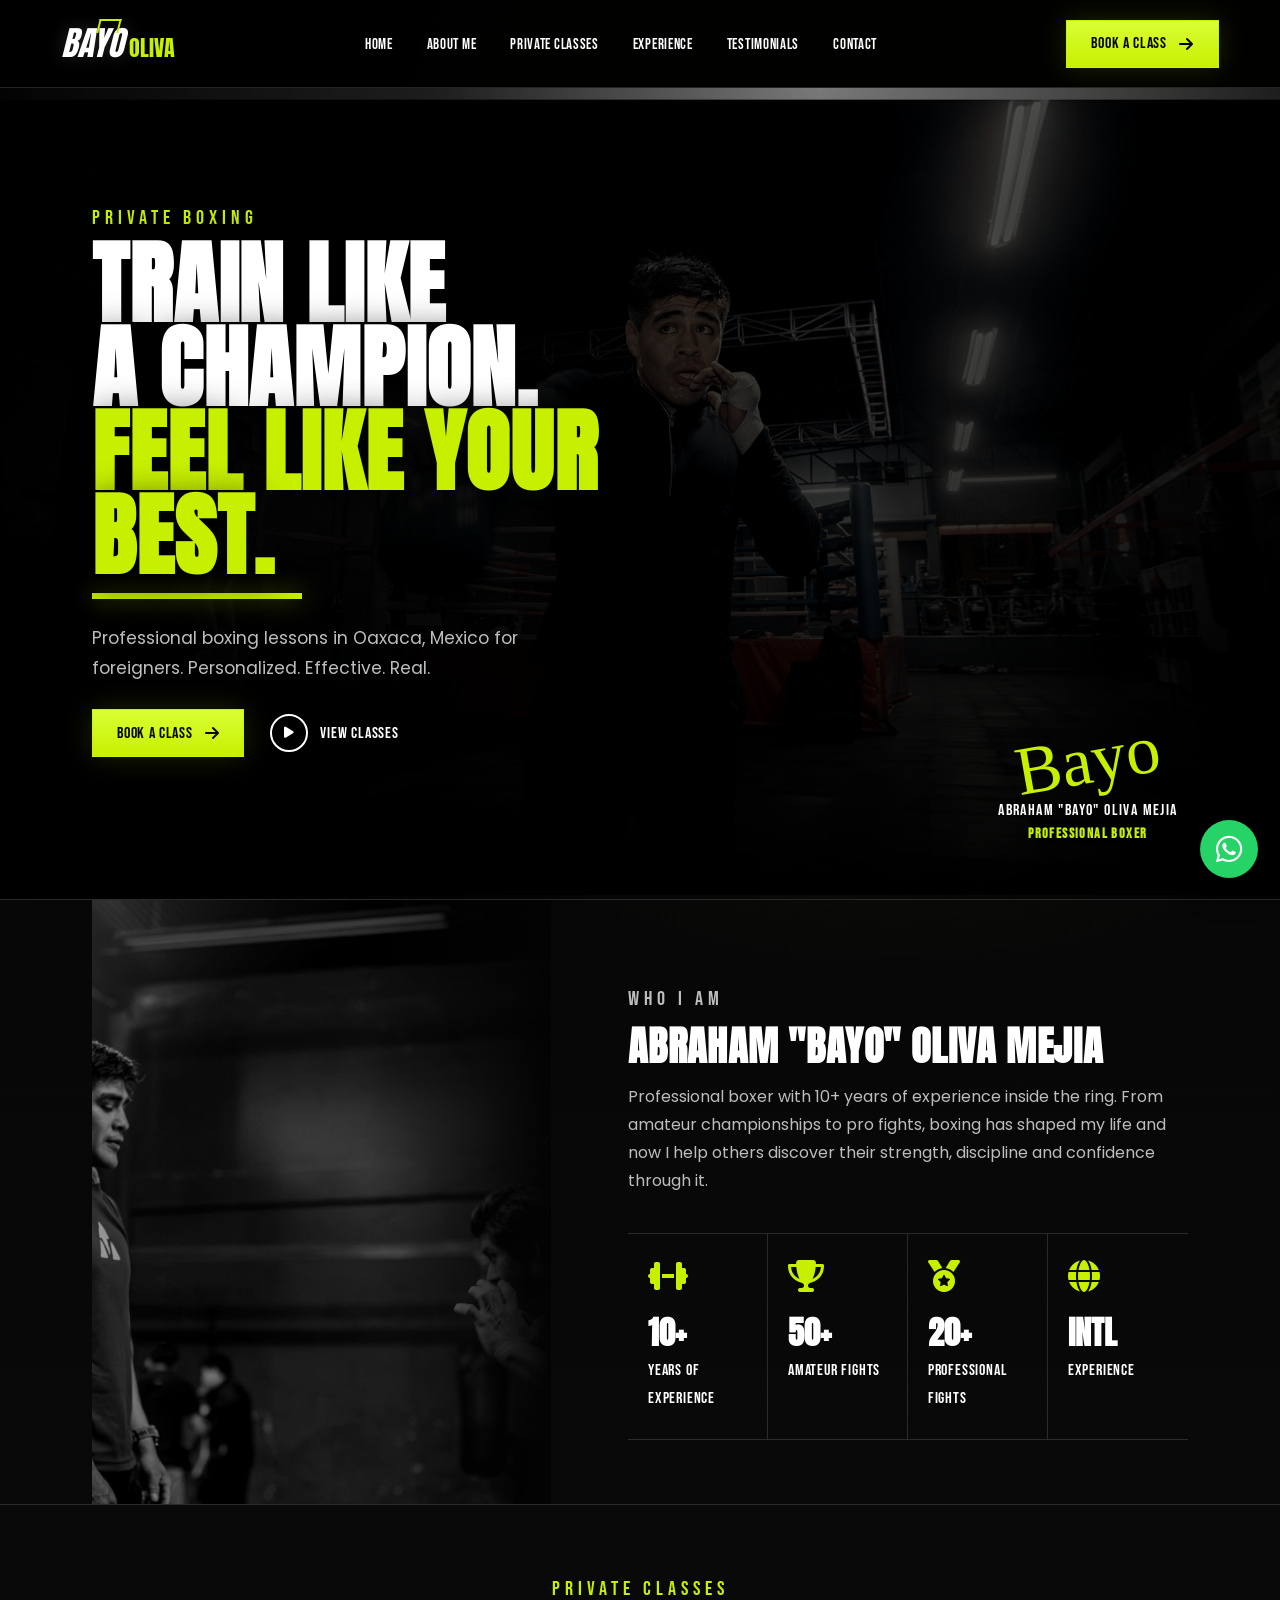
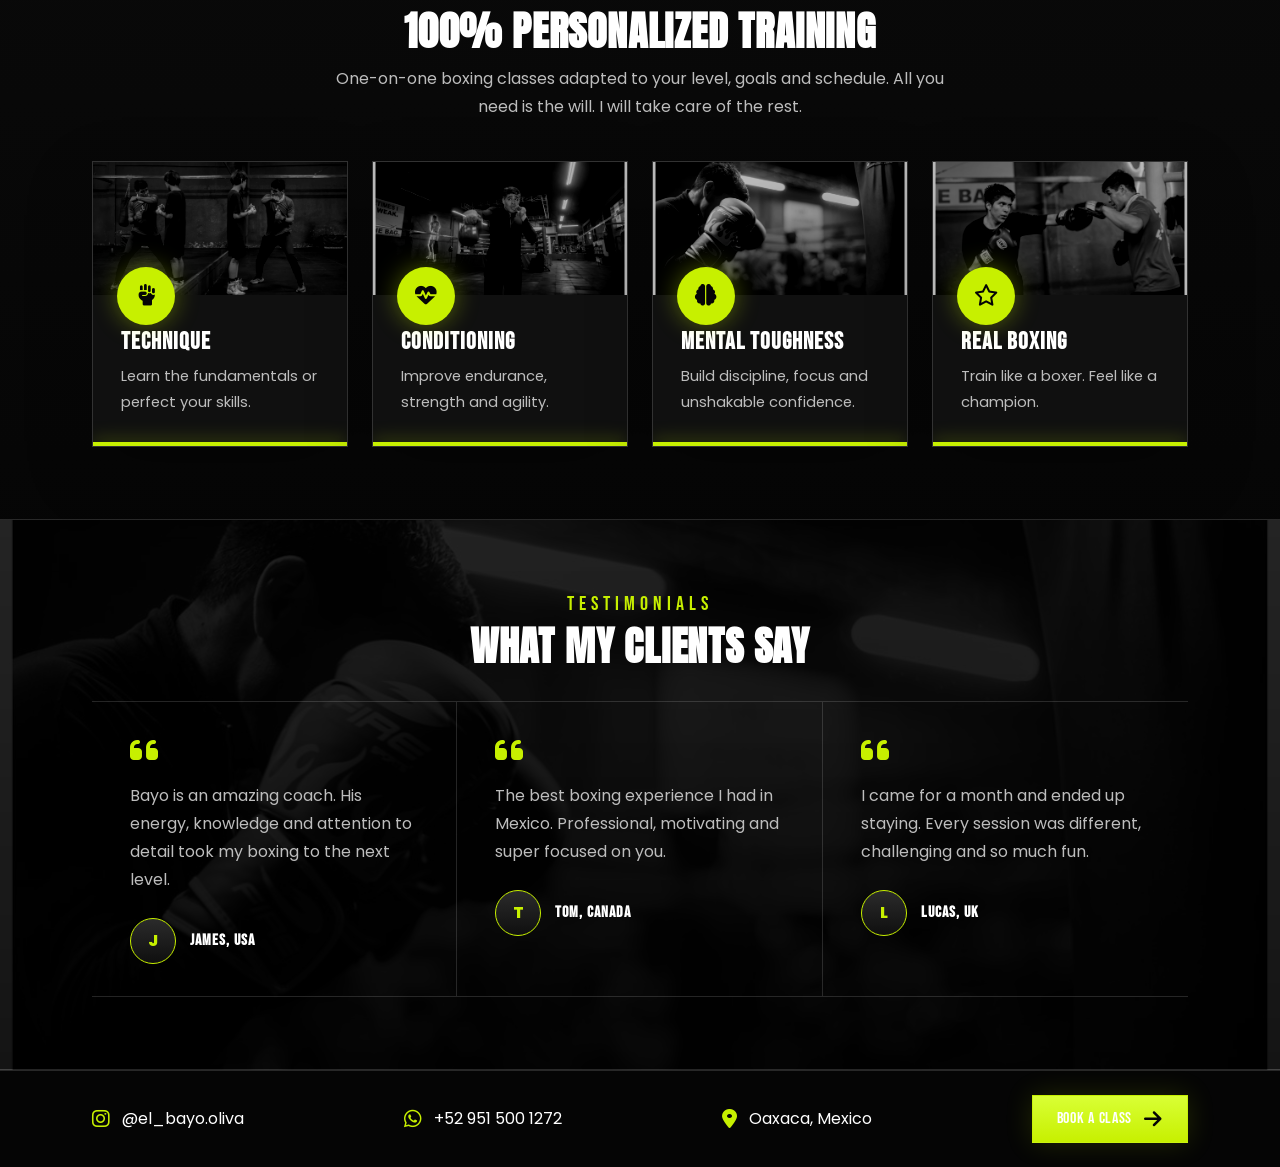
==== index.html @ b768150a "Redesign boxing coach landing page" ====
<!DOCTYPE html>
<html lang="en">
<head>

    <meta charset="UTF-8">
    <meta name="viewport" content="width=device-width, initial-scale=1.0">

    <title>Bayo Oliva | Private Boxing Coach</title>

    <meta
        name="description"
        content="Private boxing lessons in Oaxaca, Mexico with Bayo Oliva. Personalized boxing training for technique, conditioning, mindset and real boxing."
    >

    <link href="https://fonts.googleapis.com/css2?family=Anton&family=Bebas+Neue&family=Poppins:wght@300;400;500;600;700;800&display=swap" rel="stylesheet">

    <link
        rel="stylesheet"
        href="https://cdnjs.cloudflare.com/ajax/libs/font-awesome/6.5.2/css/all.min.css"
    >

    <link rel="stylesheet" href="css/style.css?v=4">
    <link rel="icon" href="assets/favicon.svg" type="image/svg+xml">

</head>
<body>

    <header class="navbar">

        <a href="#home" class="logo" aria-label="Bayo Oliva home">
            <span class="logo-mark">BAYO</span>
            <span class="logo-name">OLIVA</span>
        </a>

        <nav aria-label="Main navigation">
            <ul>
                <li><a href="#home">Home</a></li>
                <li><a href="#about">About Me</a></li>
                <li><a href="#classes">Private Classes</a></li>
                <li><a href="#experience">Experience</a></li>
                <li><a href="#testimonials">Testimonials</a></li>
                <li><a href="#contact">Contact</a></li>
            </ul>
        </nav>

        <a
            href="https://wa.me/529515001272"
            target="_blank"
            rel="noopener noreferrer"
            class="btn-primary nav-cta"
        >
            Book a Class
            <i class="fa-solid fa-arrow-right" aria-hidden="true"></i>
        </a>

    </header>

    <main>

        <section id="home" class="hero">

            <div class="hero-media" aria-hidden="true">
                <img src="assets/hero/hero.jpg" alt="">
            </div>

            <div class="hero-content">

                <p class="eyebrow">Private Boxing</p>

                <h1>
                    Train Like
                    <span>A Champion.</span>
                    <strong>Feel Like Your Best.</strong>
                </h1>

                <p class="description">
                    Professional boxing lessons in Oaxaca, Mexico for foreigners.
                    Personalized. Effective. Real.
                </p>

                <div class="hero-buttons">

                    <a
                        href="https://wa.me/529515001272"
                        target="_blank"
                        rel="noopener noreferrer"
                        class="btn-primary"
                    >
                        Book a Class
                        <i class="fa-solid fa-arrow-right" aria-hidden="true"></i>
                    </a>

                    <a href="#classes" class="btn-video">
                        <span>
                            <i class="fa-solid fa-play" aria-hidden="true"></i>
                        </span>
                        View Classes
                    </a>

                </div>

            </div>

            <div class="hero-signature">
                <span>Bayo</span>
                <p>Abraham "Bayo" Oliva Mejia</p>
                <strong>Professional Boxer</strong>
            </div>

        </section>

        <section id="about" class="about section-split">

            <div class="about-image">
                <img
                    src="assets/about/about.jpg"
                    alt="Bayo Oliva coaching a private boxing class"
                    loading="lazy"
                >
            </div>

            <div class="about-content">

                <p class="eyebrow">Who I Am</p>

                <h2>Abraham "Bayo" Oliva Mejia</h2>

                <p>
                    Professional boxer with 10+ years of experience inside the ring.
                    From amateur championships to pro fights, boxing has shaped my
                    life and now I help others discover their strength, discipline
                    and confidence through it.
                </p>

                <div id="experience" class="stats">

                    <div class="stat">
                        <i class="fa-solid fa-dumbbell" aria-hidden="true"></i>
                        <h3>10+</h3>
                        <p>Years of Experience</p>
                    </div>

                    <div class="stat">
                        <i class="fa-solid fa-trophy" aria-hidden="true"></i>
                        <h3>50+</h3>
                        <p>Amateur Fights</p>
                    </div>

                    <div class="stat">
                        <i class="fa-solid fa-medal" aria-hidden="true"></i>
                        <h3>20+</h3>
                        <p>Professional Fights</p>
                    </div>

                    <div class="stat">
                        <i class="fa-solid fa-globe" aria-hidden="true"></i>
                        <h3>INTL</h3>
                        <p>Experience</p>
                    </div>

                </div>

            </div>

        </section>

        <section id="classes" class="classes">

            <p class="eyebrow">Private Classes</p>
            <h2>100% Personalized Training</h2>
            <p class="section-copy">
                One-on-one boxing classes adapted to your level, goals and schedule.
                All you need is the will. I will take care of the rest.
            </p>

            <div class="cards">

                <article class="card">
                    <img
                        src="assets/classes/technique.jpg"
                        alt="Boxing coach teaching technique in front of a mirror"
                        loading="lazy"
                    >
                    <div class="card-body">
                        <span class="card-icon">
                            <i class="fa-solid fa-hand-fist" aria-hidden="true"></i>
                        </span>
                        <h3>Technique</h3>
                        <p>Learn the fundamentals or perfect your skills.</p>
                    </div>
                </article>

                <article class="card">
                    <img
                        src="assets/classes/conditioning.jpg"
                        alt="Boxer doing conditioning drills with gloves"
                        loading="lazy"
                    >
                    <div class="card-body">
                        <span class="card-icon">
                            <i class="fa-solid fa-heart-pulse" aria-hidden="true"></i>
                        </span>
                        <h3>Conditioning</h3>
                        <p>Improve endurance, strength and agility.</p>
                    </div>
                </article>

                <article class="card">
                    <img
                        src="assets/classes/mindset.jpg"
                        alt="Boxer focused before striking the heavy bag"
                        loading="lazy"
                    >
                    <div class="card-body">
                        <span class="card-icon">
                            <i class="fa-solid fa-brain" aria-hidden="true"></i>
                        </span>
                        <h3>Mental Toughness</h3>
                        <p>Build discipline, focus and unshakable confidence.</p>
                    </div>
                </article>

                <article class="card">
                    <img
                        src="assets/classes/sparring.jpg"
                        alt="Two boxers practicing sparring drills"
                        loading="lazy"
                    >
                    <div class="card-body">
                        <span class="card-icon">
                            <i class="fa-regular fa-star" aria-hidden="true"></i>
                        </span>
                        <h3>Real Boxing</h3>
                        <p>Train like a boxer. Feel like a champion.</p>
                    </div>
                </article>

            </div>

        </section>

        <section id="testimonials" class="testimonials">

            <p class="eyebrow">Testimonials</p>
            <h2>What My Clients Say</h2>

            <div class="testimonial-grid">

                <blockquote class="testimonial">
                    <i class="fa-solid fa-quote-left" aria-hidden="true"></i>
                    <p>
                        Bayo is an amazing coach. His energy, knowledge and attention
                        to detail took my boxing to the next level.
                    </p>
                    <footer>
                        <span>J</span>
                        <strong>James, USA</strong>
                    </footer>
                </blockquote>

                <blockquote class="testimonial">
                    <i class="fa-solid fa-quote-left" aria-hidden="true"></i>
                    <p>
                        The best boxing experience I had in Mexico. Professional,
                        motivating and super focused on you.
                    </p>
                    <footer>
                        <span>T</span>
                        <strong>Tom, Canada</strong>
                    </footer>
                </blockquote>

                <blockquote class="testimonial">
                    <i class="fa-solid fa-quote-left" aria-hidden="true"></i>
                    <p>
                        I came for a month and ended up staying. Every session was
                        different, challenging and so much fun.
                    </p>
                    <footer>
                        <span>L</span>
                        <strong>Lucas, UK</strong>
                    </footer>
                </blockquote>

            </div>

        </section>

    </main>

    <footer id="contact" class="contact">

        <a
            href="https://www.instagram.com/el_bayo.oliva?igsh=MTJpazhqOWhmYXdpaw=="
            target="_blank"
            rel="noopener noreferrer"
        >
            <i class="fab fa-instagram" aria-hidden="true"></i>
            @el_bayo.oliva
        </a>

        <a
            href="https://wa.me/529515001272"
            target="_blank"
            rel="noopener noreferrer"
        >
            <i class="fab fa-whatsapp" aria-hidden="true"></i>
            +52 951 500 1272
        </a>

        <span>
            <i class="fa-solid fa-location-dot" aria-hidden="true"></i>
            Oaxaca, Mexico
        </span>

        <a
            href="https://wa.me/529515001272"
            target="_blank"
            rel="noopener noreferrer"
            class="btn-primary"
        >
            Book a Class
            <i class="fa-solid fa-arrow-right" aria-hidden="true"></i>
        </a>

    </footer>

    <a
        href="https://wa.me/529515001272"
        target="_blank"
        rel="noopener noreferrer"
        class="whatsapp-float"
        aria-label="Contact by WhatsApp"
    >
        <i class="fab fa-whatsapp" aria-hidden="true"></i>
    </a>

    <script src="js/main.js"></script>

</body>
</html>
---- css/style.css ----
:root {
    --primary:#C7F000;
    --primary-soft:#D9FF35;
    --black:#030303;
    --dark:#090909;
    --panel:#101010;
    --line:rgba(255,255,255,.14);
    --muted:#bdbdbd;
    --white:#ffffff;
}

*{
    margin:0;
    padding:0;
    box-sizing:border-box;
}

html{
    scroll-behavior:smooth;
}

body{
    font-family:'Poppins',sans-serif;
    background:
        radial-gradient(circle at 70% 8%, rgba(199,240,0,.12), transparent 28%),
        linear-gradient(180deg, #030303 0%, #090909 55%, #020202 100%);
    color:var(--white);
    overflow-x:hidden;
}

body::before{
    content:"";
    position:fixed;
    inset:0;
    pointer-events:none;
    z-index:-1;
    opacity:.28;
    background-image:
        linear-gradient(rgba(255,255,255,.025) 1px, transparent 1px),
        linear-gradient(90deg, rgba(255,255,255,.025) 1px, transparent 1px);
    background-size:48px 48px;
}

img{
    width:100%;
    display:block;
}

a{
    color:inherit;
    text-decoration:none;
}

section,
footer{
    scroll-margin-top:110px;
}

a:focus-visible{
    outline:3px solid var(--primary);
    outline-offset:4px;
}

.navbar{
    position:fixed;
    top:0;
    left:0;
    width:100%;
    z-index:1000;
    min-height:88px;
    display:grid;
    grid-template-columns:auto 1fr auto;
    align-items:center;
    gap:34px;
    padding:18px 4.8%;
    background:rgba(0,0,0,.92);
    border-bottom:1px solid var(--line);
    backdrop-filter:blur(18px);
}

.logo{
    display:flex;
    align-items:flex-end;
    gap:6px;
    line-height:.8;
    letter-spacing:0;
}

.logo-mark{
    position:relative;
    font-family:'Anton',sans-serif;
    font-size:2.1rem;
    font-style:italic;
    color:var(--white);
    text-shadow:0 0 18px rgba(255,255,255,.16);
}

.logo-mark::before{
    content:"";
    position:absolute;
    top:-11px;
    right:3px;
    width:18px;
    height:12px;
    border:2px solid var(--primary);
    border-bottom:0;
    transform:skew(-14deg);
}

.logo-name{
    font-family:'Anton',sans-serif;
    font-size:1.35rem;
    color:var(--primary);
}

nav ul{
    display:flex;
    justify-content:center;
    align-items:center;
    gap:34px;
    list-style:none;
}

nav{
    scrollbar-width:none;
}

nav::-webkit-scrollbar{
    display:none;
}

nav a{
    position:relative;
    font-family:'Bebas Neue',sans-serif;
    font-size:.96rem;
    letter-spacing:.7px;
    color:var(--white);
}

nav a::after{
    content:"";
    position:absolute;
    left:0;
    bottom:-8px;
    width:0;
    height:2px;
    background:var(--primary);
    transition:width .2s ease;
}

nav a:hover,
nav a:focus-visible{
    color:var(--primary);
}

nav a:hover::after,
nav a:focus-visible::after{
    width:100%;
}

.btn-primary{
    display:inline-flex;
    align-items:center;
    justify-content:center;
    gap:12px;
    min-height:48px;
    padding:0 24px;
    background:linear-gradient(180deg, var(--primary-soft), var(--primary));
    color:#050505;
    border:1px solid rgba(199,240,0,.7);
    box-shadow:0 0 28px rgba(199,240,0,.15);
    font-family:'Bebas Neue',sans-serif;
    font-size:1rem;
    letter-spacing:.7px;
    text-transform:uppercase;
    transition:transform .2s ease, box-shadow .2s ease;
}

.btn-primary:hover{
    transform:translateY(-2px);
    box-shadow:0 10px 38px rgba(199,240,0,.26);
}

.hero{
    position:relative;
    min-height:100vh;
    display:grid;
    align-items:center;
    padding:126px 7.2% 62px;
    border-bottom:1px solid var(--line);
    overflow:hidden;
}

.hero-media{
    position:absolute;
    inset:88px 0 0;
    z-index:-2;
}

.hero-media img{
    height:100%;
    object-fit:cover;
    object-position:67% center;
    filter:contrast(1.08) saturate(.82) brightness(.78);
}

.hero::before{
    content:"";
    position:absolute;
    inset:88px 0 0;
    z-index:-1;
    background:
        linear-gradient(90deg, rgba(0,0,0,.98) 0%, rgba(0,0,0,.82) 34%, rgba(0,0,0,.26) 64%, rgba(0,0,0,.82) 100%),
        linear-gradient(180deg, rgba(0,0,0,.18), rgba(0,0,0,.94));
}

.hero-content{
    max-width:620px;
}

.eyebrow{
    margin-bottom:12px;
    color:var(--primary);
    font-family:'Bebas Neue',sans-serif;
    font-size:1.22rem;
    letter-spacing:5px;
    text-transform:uppercase;
}

.hero h1,
section h2{
    font-family:'Anton',sans-serif;
    line-height:.94;
    letter-spacing:.8px;
    text-transform:uppercase;
}

.hero h1{
    font-size:clamp(3.8rem, 7vw, 7.2rem);
    max-width:690px;
    text-shadow:0 8px 35px rgba(0,0,0,.85);
}

.hero h1 span,
.hero h1 strong{
    display:block;
}

.hero h1 strong{
    position:relative;
    color:var(--primary);
}

.hero h1 strong::after{
    content:"";
    display:block;
    width:210px;
    height:6px;
    margin-top:14px;
    background:var(--primary);
    box-shadow:0 0 24px rgba(199,240,0,.5);
}

.description,
.section-copy,
.about-content p,
.card p,
.testimonial p{
    color:var(--muted);
    line-height:1.75;
}

.description{
    max-width:510px;
    margin:24px 0 26px;
    font-size:1.08rem;
}

.hero-buttons{
    display:flex;
    align-items:center;
    flex-wrap:wrap;
    gap:26px;
}

.btn-video{
    display:inline-flex;
    align-items:center;
    gap:12px;
    font-family:'Bebas Neue',sans-serif;
    letter-spacing:.8px;
    text-transform:uppercase;
}

.btn-video span{
    width:38px;
    height:38px;
    display:grid;
    place-items:center;
    border:2px solid var(--white);
    border-radius:50%;
    font-size:.8rem;
}

.hero-signature{
    position:absolute;
    right:8%;
    bottom:54px;
    text-align:center;
}

.hero-signature span{
    display:block;
    color:var(--primary);
    font-family:'Brush Script MT','Segoe Script',cursive;
    font-size:4.3rem;
    line-height:1;
    transform:rotate(-10deg);
}

.hero-signature p,
.hero-signature strong{
    font-family:'Bebas Neue',sans-serif;
    letter-spacing:1.4px;
    text-transform:uppercase;
}

.hero-signature p{
    margin-top:6px;
    color:var(--white);
}

.hero-signature strong{
    color:var(--primary);
    font-size:.9rem;
}

.section-split{
    display:grid;
    grid-template-columns:.82fr 1fr;
    align-items:center;
    gap:7%;
    padding:0 7.2%;
    border-bottom:1px solid var(--line);
}

.about-image{
    align-self:stretch;
    min-height:390px;
    position:relative;
}

.about-image::after{
    content:"";
    position:absolute;
    inset:0;
    background:linear-gradient(90deg, transparent 60%, var(--black));
}

.about-image img{
    height:100%;
    min-height:390px;
    object-fit:cover;
    object-position:center;
    filter:grayscale(1) contrast(1.12) brightness(.76);
}

.about-content{
    padding:64px 0;
}

.about-content h2,
.classes h2,
.testimonials h2{
    font-size:clamp(2rem, 3.1vw, 3.3rem);
}

.about-content > p{
    max-width:650px;
    margin-top:18px;
}

.stats{
    display:grid;
    grid-template-columns:repeat(4,1fr);
    margin-top:38px;
    border-top:1px solid var(--line);
    border-bottom:1px solid var(--line);
}

.stat{
    min-height:150px;
    padding:26px 20px;
    border-right:1px solid var(--line);
}

.stat:last-child{
    border-right:0;
}

.stat i{
    color:var(--primary);
    font-size:2rem;
    margin-bottom:16px;
}

.stat h3{
    font-family:'Anton',sans-serif;
    font-size:2rem;
}

.stat p{
    color:var(--white);
    font-family:'Bebas Neue',sans-serif;
    letter-spacing:.8px;
    text-transform:uppercase;
}

.classes,
.testimonials{
    padding:72px 7.2%;
    text-align:center;
    border-bottom:1px solid var(--line);
}

.section-copy{
    max-width:640px;
    margin:14px auto 40px;
}

.cards{
    display:grid;
    grid-template-columns:repeat(4,1fr);
    gap:24px;
    text-align:left;
}

.card{
    position:relative;
    overflow:hidden;
    background:var(--panel);
    border:1px solid var(--line);
    box-shadow:0 24px 60px rgba(0,0,0,.28);
}

.card::after{
    content:"";
    position:absolute;
    left:0;
    right:0;
    bottom:0;
    height:4px;
    background:var(--primary);
    box-shadow:0 0 18px rgba(199,240,0,.55);
}

.card img{
    aspect-ratio:16/8.4;
    object-fit:cover;
    filter:grayscale(1) contrast(1.15) brightness(.72);
}

.card-body{
    position:relative;
    padding:32px 28px 30px;
}

.card-icon{
    position:absolute;
    top:-28px;
    left:24px;
    width:58px;
    height:58px;
    display:grid;
    place-items:center;
    color:#050505;
    background:var(--primary);
    border-radius:50%;
    box-shadow:0 0 24px rgba(199,240,0,.38);
    font-size:1.35rem;
}

.card h3{
    font-family:'Bebas Neue',sans-serif;
    font-size:1.5rem;
    letter-spacing:1px;
    text-transform:uppercase;
}

.card p{
    margin-top:8px;
    font-size:.92rem;
}

.testimonials{
    position:relative;
    background:
        linear-gradient(rgba(0,0,0,.86), rgba(0,0,0,.92)),
        url("../assets/classes/mindset.jpg") center/cover;
}

.testimonial-grid{
    display:grid;
    grid-template-columns:repeat(3,1fr);
    gap:0;
    margin-top:36px;
    border-top:1px solid var(--line);
    border-bottom:1px solid var(--line);
    text-align:left;
}

.testimonial{
    padding:32px 38px;
    border-right:1px solid var(--line);
}

.testimonial:last-child{
    border-right:0;
}

.testimonial > i{
    color:var(--primary);
    font-size:2rem;
    margin-bottom:16px;
}

.testimonial footer{
    display:flex;
    align-items:center;
    gap:14px;
    margin-top:24px;
}

.testimonial footer span{
    width:46px;
    height:46px;
    display:grid;
    place-items:center;
    border-radius:50%;
    background:linear-gradient(180deg, #2b2b2b, #0f0f0f);
    border:1px solid var(--primary);
    color:var(--primary);
    font-weight:800;
}

.testimonial footer strong{
    font-family:'Bebas Neue',sans-serif;
    letter-spacing:1px;
    text-transform:uppercase;
}

.contact{
    display:grid;
    grid-template-columns:repeat(4,auto);
    justify-content:space-between;
    align-items:center;
    gap:28px;
    padding:24px 7.2%;
    background:#050505;
    border-top:1px solid var(--line);
}

.contact a,
.contact span{
    display:inline-flex;
    align-items:center;
    gap:12px;
    color:var(--white);
}

.contact i{
    color:var(--primary);
    font-size:1.25rem;
}

.contact .btn-primary i{
    color:#050505;
}

.whatsapp-float{
    position:fixed;
    right:22px;
    bottom:22px;
    z-index:900;
    width:58px;
    height:58px;
    display:grid;
    place-items:center;
    border-radius:50%;
    background:#25D366;
    color:white;
    font-size:1.9rem;
    box-shadow:0 14px 32px rgba(0,0,0,.4);
}

@media(max-width:1100px){
    .navbar{
        grid-template-columns:auto auto;
    }

    nav{
        grid-column:1/-1;
        order:3;
        overflow-x:auto;
    }

    nav ul{
        justify-content:flex-start;
        min-width:max-content;
    }

    .hero{
        padding-top:178px;
    }

    .hero-media,
    .hero::before{
        inset:130px 0 0;
    }

    .cards,
    .stats{
        grid-template-columns:repeat(2,1fr);
    }

    .section-split,
    .testimonial-grid{
        grid-template-columns:1fr;
    }

    .testimonial,
    .stat{
        border-right:0;
    }

    .testimonial:not(:last-child),
    .stat:not(:last-child){
        border-bottom:1px solid var(--line);
    }

    .contact{
        grid-template-columns:1fr 1fr;
    }
}

@media(max-width:720px){
    .navbar{
        min-height:auto;
        padding:16px 5%;
        gap:16px;
    }

    .logo-mark{
        font-size:1.65rem;
    }

    .logo-name{
        font-size:1.08rem;
    }

    .nav-cta{
        min-height:42px;
        padding:0 16px;
    }

    nav ul{
        gap:22px;
    }

    .hero{
        min-height:760px;
        padding:180px 6% 54px;
    }

    .hero-media img{
        object-position:61% center;
    }

    .hero::before{
        background:
            linear-gradient(90deg, rgba(0,0,0,.95) 0%, rgba(0,0,0,.72) 54%, rgba(0,0,0,.55) 100%),
            linear-gradient(180deg, rgba(0,0,0,.08), rgba(0,0,0,.95));
    }

    .hero h1{
        font-size:clamp(3.7rem, 17vw, 5.6rem);
    }

    .hero-signature{
        display:none;
    }

    .section-split,
    .classes,
    .testimonials{
        padding-left:6%;
        padding-right:6%;
    }

    .cards,
    .stats,
    .contact{
        grid-template-columns:1fr;
    }

    .contact{
        justify-content:start;
    }
}
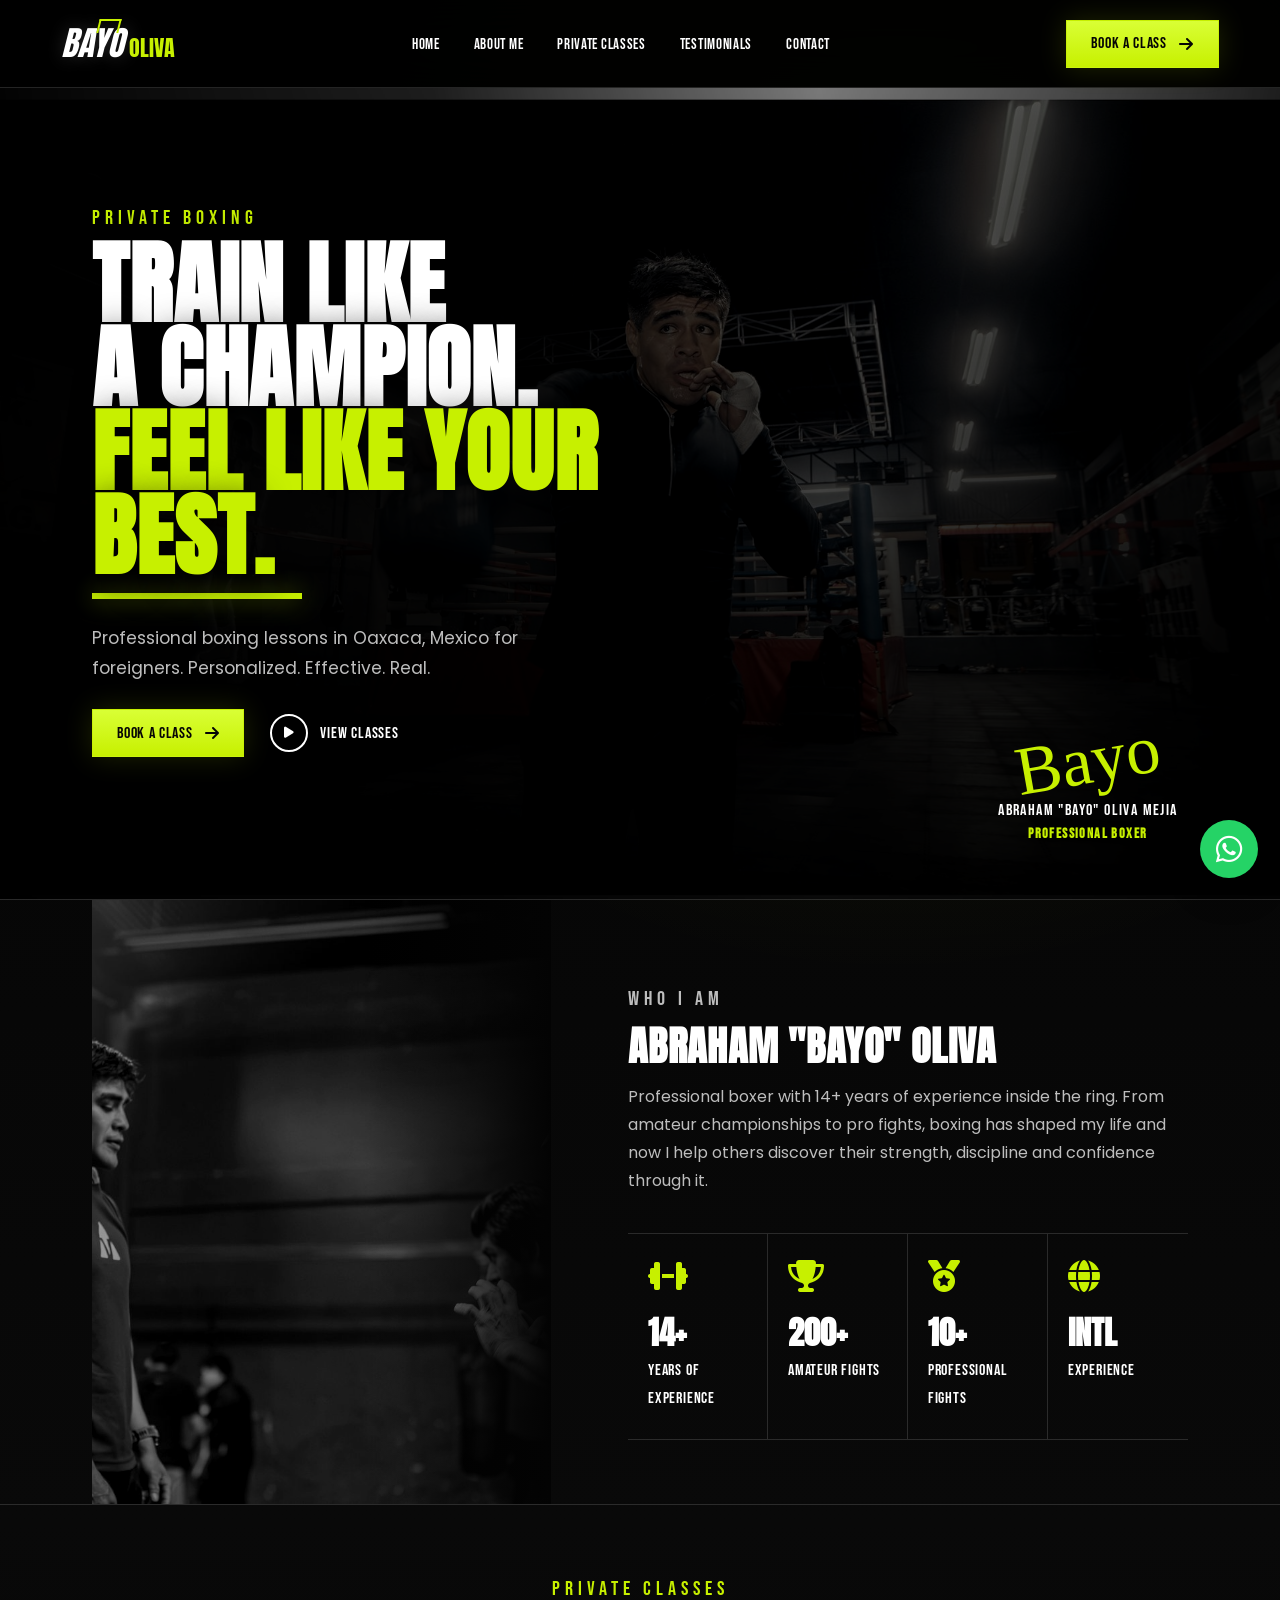
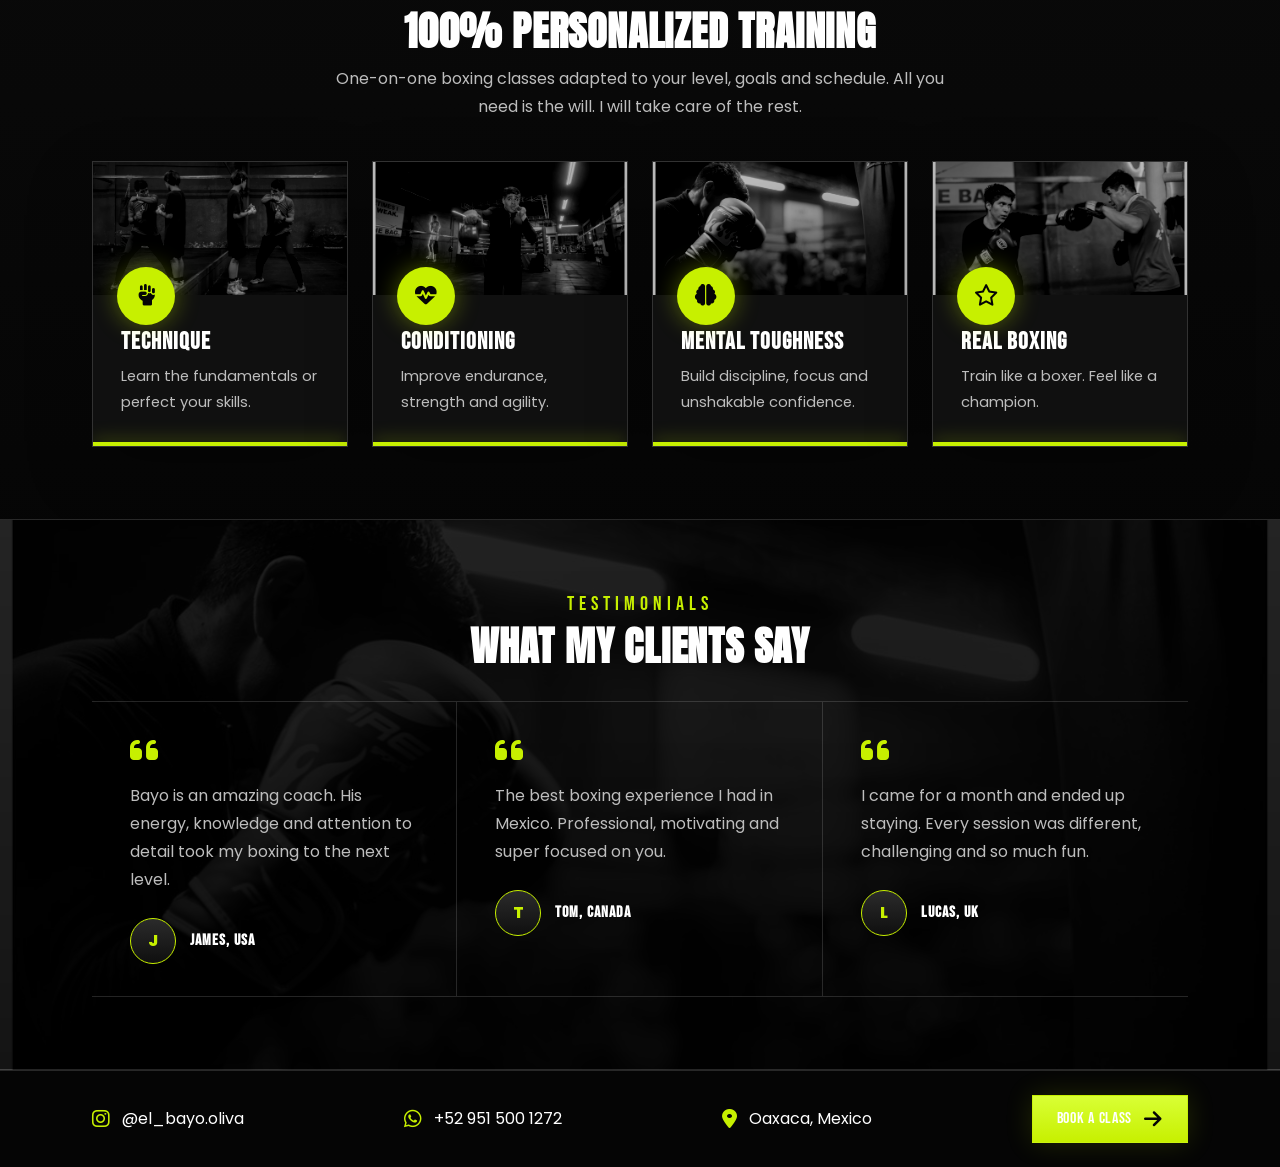
==== commit 6a040acd: "Responsive movil hecho" ====
--- a/index.html
+++ b/index.html
@@ -19,7 +19,7 @@
         href="https://cdnjs.cloudflare.com/ajax/libs/font-awesome/6.5.2/css/all.min.css"
     >
 
-    <link rel="stylesheet" href="css/style.css?v=4">
+    <link rel="stylesheet" href="css/style.css?v=7">
     <link rel="icon" href="assets/favicon.svg" type="image/svg+xml">
 
 </head>
@@ -37,7 +37,6 @@
                 <li><a href="#home">Home</a></li>
                 <li><a href="#about">About Me</a></li>
                 <li><a href="#classes">Private Classes</a></li>
-                <li><a href="#experience">Experience</a></li>
                 <li><a href="#testimonials">Testimonials</a></li>
                 <li><a href="#contact">Contact</a></li>
             </ul>
@@ -123,10 +122,10 @@
 
                 <p class="eyebrow">Who I Am</p>
 
-                <h2>Abraham "Bayo" Oliva Mejia</h2>
+                <h2>Abraham "Bayo" Oliva</h2>
 
                 <p>
-                    Professional boxer with 10+ years of experience inside the ring.
+                    Professional boxer with 14+ years of experience inside the ring.
                     From amateur championships to pro fights, boxing has shaped my
                     life and now I help others discover their strength, discipline
                     and confidence through it.
@@ -136,19 +135,19 @@
 
                     <div class="stat">
                         <i class="fa-solid fa-dumbbell" aria-hidden="true"></i>
-                        <h3>10+</h3>
+                        <h3>14+</h3>
                         <p>Years of Experience</p>
                     </div>
 
                     <div class="stat">
                         <i class="fa-solid fa-trophy" aria-hidden="true"></i>
-                        <h3>50+</h3>
+                        <h3>200+</h3>
                         <p>Amateur Fights</p>
                     </div>
 
                     <div class="stat">
                         <i class="fa-solid fa-medal" aria-hidden="true"></i>
-                        <h3>20+</h3>
+                        <h3>10+</h3>
                         <p>Professional Fights</p>
                     </div>
 
--- a/css/style.css
+++ b/css/style.css
@@ -645,49 +645,200 @@
 
 @media(max-width:720px){
     .navbar{
-        min-height:auto;
-        padding:16px 5%;
-        gap:16px;
+        grid-template-columns:1fr auto;
+        min-height:122px;
+        padding:28px 6% 0;
+        gap:18px;
+        align-items:start;
+        background:#000;
+        border-bottom:10px solid rgba(255,255,255,.28);
     }
 
     .logo-mark{
-        font-size:1.65rem;
+        font-family:'Anton',sans-serif;
+        font-size:2.15rem;
+        font-style:normal;
+        line-height:1;
+    }
+
+    .logo-mark::before{
+        display:none;
     }
 
     .logo-name{
-        font-size:1.08rem;
+        align-self:center;
+        font-size:1.15rem;
+        line-height:1;
     }
 
     .nav-cta{
-        min-height:42px;
-        padding:0 16px;
+        min-height:62px;
+        padding:0 24px;
+        font-size:1.12rem;
+    }
+
+    nav{
+        display:none;
     }
 
     nav ul{
-        gap:22px;
+        gap:26px;
+        min-width:max-content;
+    }
+
+    nav a{
+        font-size:1.02rem;
     }
 
     .hero{
-        min-height:760px;
-        padding:180px 6% 54px;
+        min-height:790px;
+        padding:150px 6% 58px;
+        align-items:start;
+    }
+
+    .hero-media{
+        inset:122px 0 0;
     }
 
     .hero-media img{
         object-position:61% center;
+        filter:contrast(1.08) saturate(.88) brightness(.7);
     }
 
     .hero::before{
+        inset:122px 0 0;
         background:
-            linear-gradient(90deg, rgba(0,0,0,.95) 0%, rgba(0,0,0,.72) 54%, rgba(0,0,0,.55) 100%),
-            linear-gradient(180deg, rgba(0,0,0,.08), rgba(0,0,0,.95));
+            linear-gradient(90deg, rgba(0,0,0,.96) 0%, rgba(0,0,0,.82) 58%, rgba(0,0,0,.44) 100%),
+            linear-gradient(180deg, rgba(0,0,0,.05), rgba(0,0,0,.96));
+    }
+
+    .hero-content{
+        max-width:none;
+        padding-top:34px;
+    }
+
+    .eyebrow{
+        margin-bottom:20px;
+        font-size:1.35rem;
+        letter-spacing:4px;
     }
 
     .hero h1{
-        font-size:clamp(3.7rem, 17vw, 5.6rem);
+        font-size:clamp(4.05rem, 15.8vw, 5.25rem);
+        max-width:680px;
+        line-height:.98;
+    }
+
+    .hero h1 strong::after{
+        width:280px;
+        height:7px;
+        margin-top:18px;
+    }
+
+    .description{
+        max-width:650px;
+        margin:44px 0 34px;
+        font-size:1.42rem;
+        line-height:1.55;
+    }
+
+    .hero-buttons{
+        gap:28px;
+    }
+
+    .hero .btn-primary{
+        min-height:72px;
+        padding:0 28px;
+        font-size:1.2rem;
+    }
+
+    .btn-video{
+        gap:14px;
+        font-size:1.15rem;
+    }
+
+    .btn-video span{
+        width:58px;
+        height:58px;
+        font-size:.95rem;
     }
 
     .hero-signature{
         display:none;
+    }
+
+    .about{
+        position:relative;
+        min-height:360px;
+        padding-top:0;
+        padding-bottom:0;
+        overflow:hidden;
+    }
+
+    .about-image{
+        position:absolute;
+        inset:0;
+        min-height:100%;
+        z-index:-2;
+    }
+
+    .about-image::after{
+        background:rgba(0,0,0,.82);
+    }
+
+    .about-image img{
+        min-height:100%;
+        height:100%;
+        filter:grayscale(1) contrast(1.12) brightness(.45);
+    }
+
+    .about-content{
+        padding:48px 0 50px;
+    }
+
+    .about-content h2{
+        max-width:650px;
+        font-size:clamp(2rem, 8.4vw, 3rem);
+    }
+
+    .about-content > p{
+        margin-top:18px;
+        font-size:1.05rem;
+        line-height:1.55;
+    }
+
+    .stats{
+        grid-template-columns:repeat(4,1fr);
+        gap:0;
+        margin-top:28px;
+        border-top:0;
+        border-bottom:0;
+    }
+
+    .stat{
+        min-height:82px;
+        padding:0 8px;
+        text-align:center;
+        border-right:1px solid var(--line);
+        border-bottom:0;
+    }
+
+    .stat:last-child{
+        border-right:0;
+    }
+
+    .stat i{
+        display:none;
+    }
+
+    .stat h3{
+        font-size:1.8rem;
+    }
+
+    .stat p{
+        margin-top:4px;
+        font-size:.78rem;
+        line-height:1.25;
     }
 
     .section-split,
@@ -697,13 +848,163 @@
         padding-right:6%;
     }
 
+    .classes{
+        padding-top:62px;
+        padding-bottom:70px;
+    }
+
+    .classes .eyebrow{
+        text-align:center;
+        margin-bottom:12px;
+    }
+
+    .classes h2{
+        max-width:620px;
+        margin:0 auto;
+        font-size:clamp(2.2rem, 9vw, 3rem);
+        line-height:1.08;
+    }
+
+    .section-copy{
+        max-width:570px;
+        margin:18px auto 40px;
+        font-size:1.05rem;
+        line-height:1.45;
+    }
+
     .cards,
-    .stats,
     .contact{
         grid-template-columns:1fr;
     }
 
+    .cards{
+        grid-template-columns:repeat(2,minmax(0,1fr));
+        gap:24px;
+    }
+
+    .card img{
+        aspect-ratio:16/9;
+    }
+
+    .card-body{
+        min-height:150px;
+        padding:38px 18px 22px 88px;
+    }
+
+    .card-icon{
+        top:-30px;
+        left:24px;
+        width:68px;
+        height:68px;
+        font-size:1.45rem;
+    }
+
+    .card h3{
+        font-size:1.18rem;
+        letter-spacing:.6px;
+        white-space:nowrap;
+    }
+
+    .card p{
+        font-size:.92rem;
+        line-height:1.45;
+    }
+
     .contact{
         justify-content:start;
     }
 }
+
+@media(max-width:430px){
+    .navbar{
+        padding-left:5%;
+        padding-right:5%;
+    }
+
+    .logo-mark{
+        font-size:1.78rem;
+    }
+
+    .logo-name{
+        font-size:.98rem;
+    }
+
+    .nav-cta{
+        min-height:56px;
+        padding:0 18px;
+        font-size:1rem;
+    }
+
+    .hero{
+        min-height:730px;
+        padding-left:5%;
+        padding-right:5%;
+    }
+
+    .hero h1{
+        font-size:clamp(3.18rem, 15.4vw, 4.15rem);
+    }
+
+    .description{
+        margin-top:34px;
+        font-size:1.12rem;
+    }
+
+    .hero .btn-primary{
+        min-height:58px;
+        padding:0 20px;
+        font-size:1rem;
+    }
+
+    .btn-video{
+        font-size:.98rem;
+    }
+
+    .btn-video span{
+        width:48px;
+        height:48px;
+    }
+
+    .about-content h2{
+        font-size:2.05rem;
+    }
+
+    .about-content > p{
+        font-size:.98rem;
+    }
+
+    .stat h3{
+        font-size:1.42rem;
+    }
+
+    .stat p{
+        font-size:.65rem;
+    }
+
+    .classes h2{
+        font-size:2.18rem;
+    }
+
+    .cards{
+        gap:14px;
+    }
+
+    .card-body{
+        min-height:154px;
+        padding:34px 12px 20px 70px;
+    }
+
+    .card-icon{
+        left:16px;
+        width:58px;
+        height:58px;
+    }
+
+    .card h3{
+        font-size:.92rem;
+    }
+
+    .card p{
+        font-size:.78rem;
+    }
+}
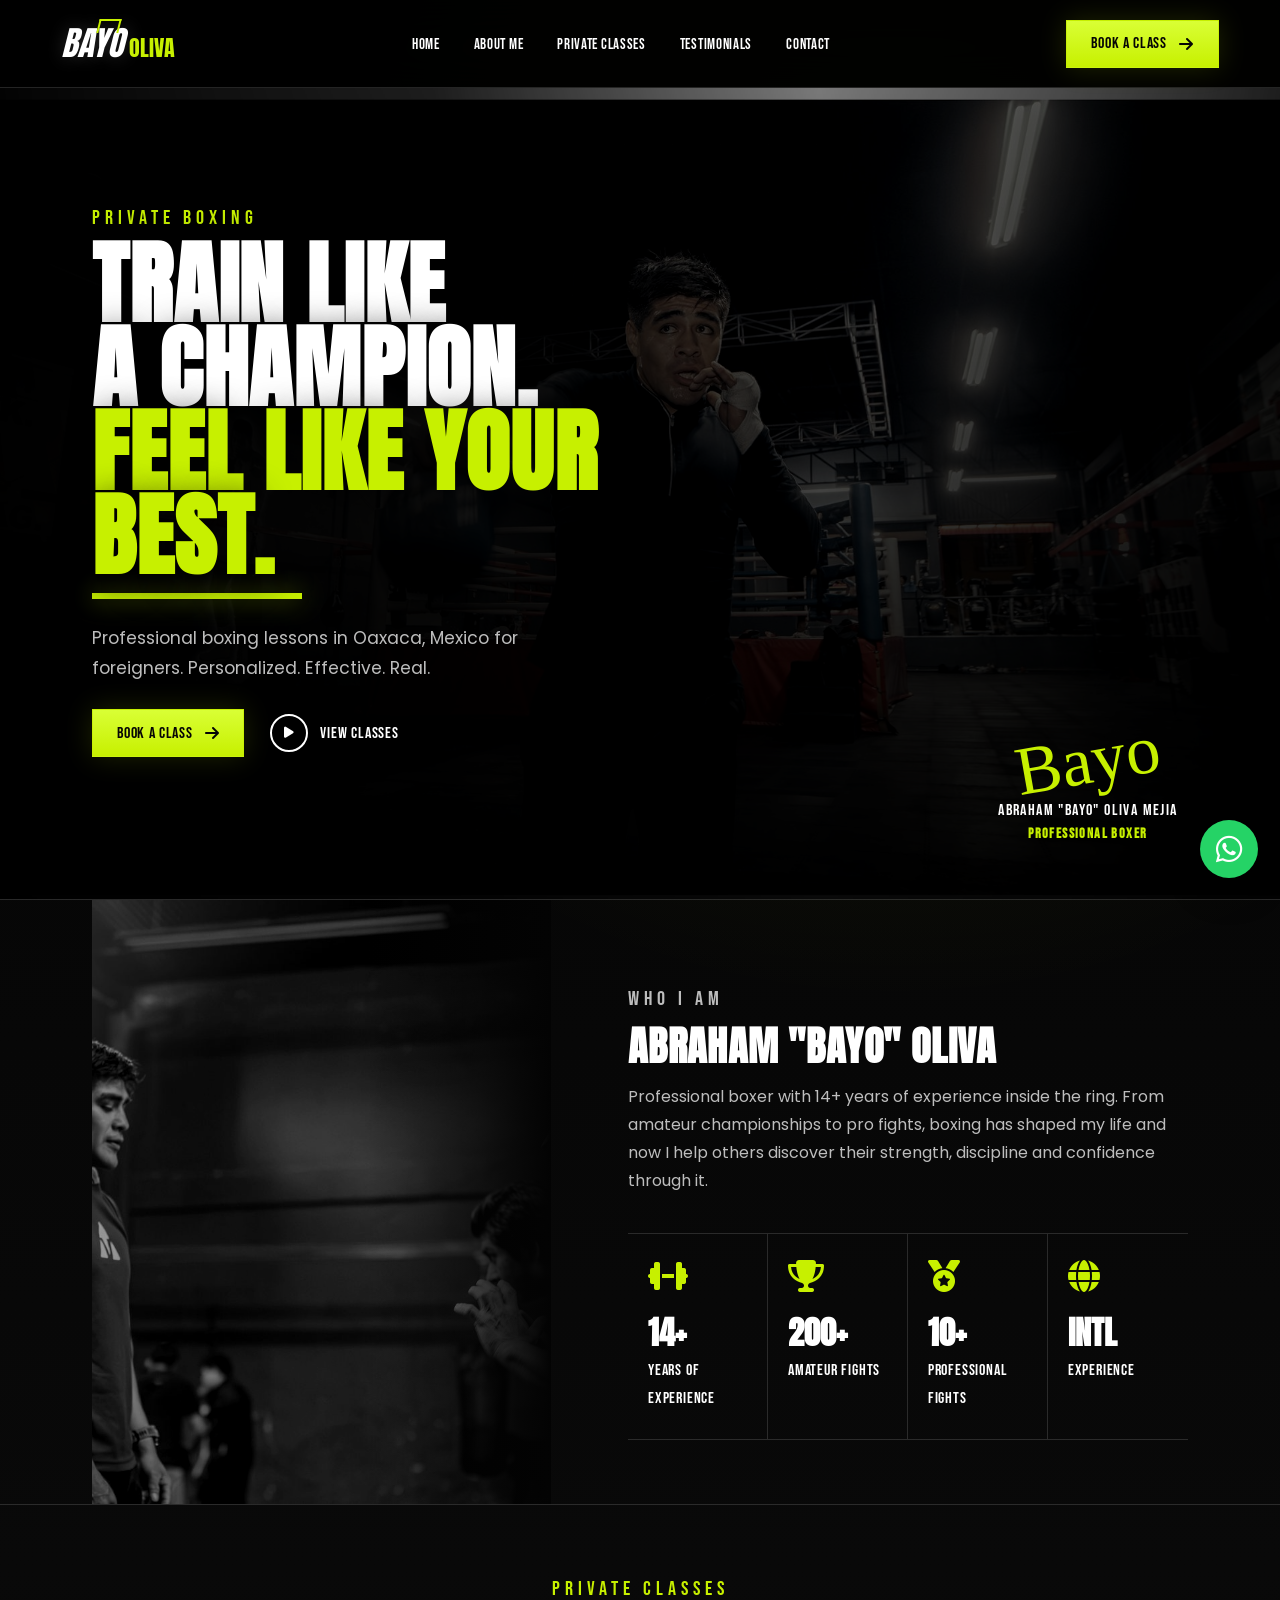
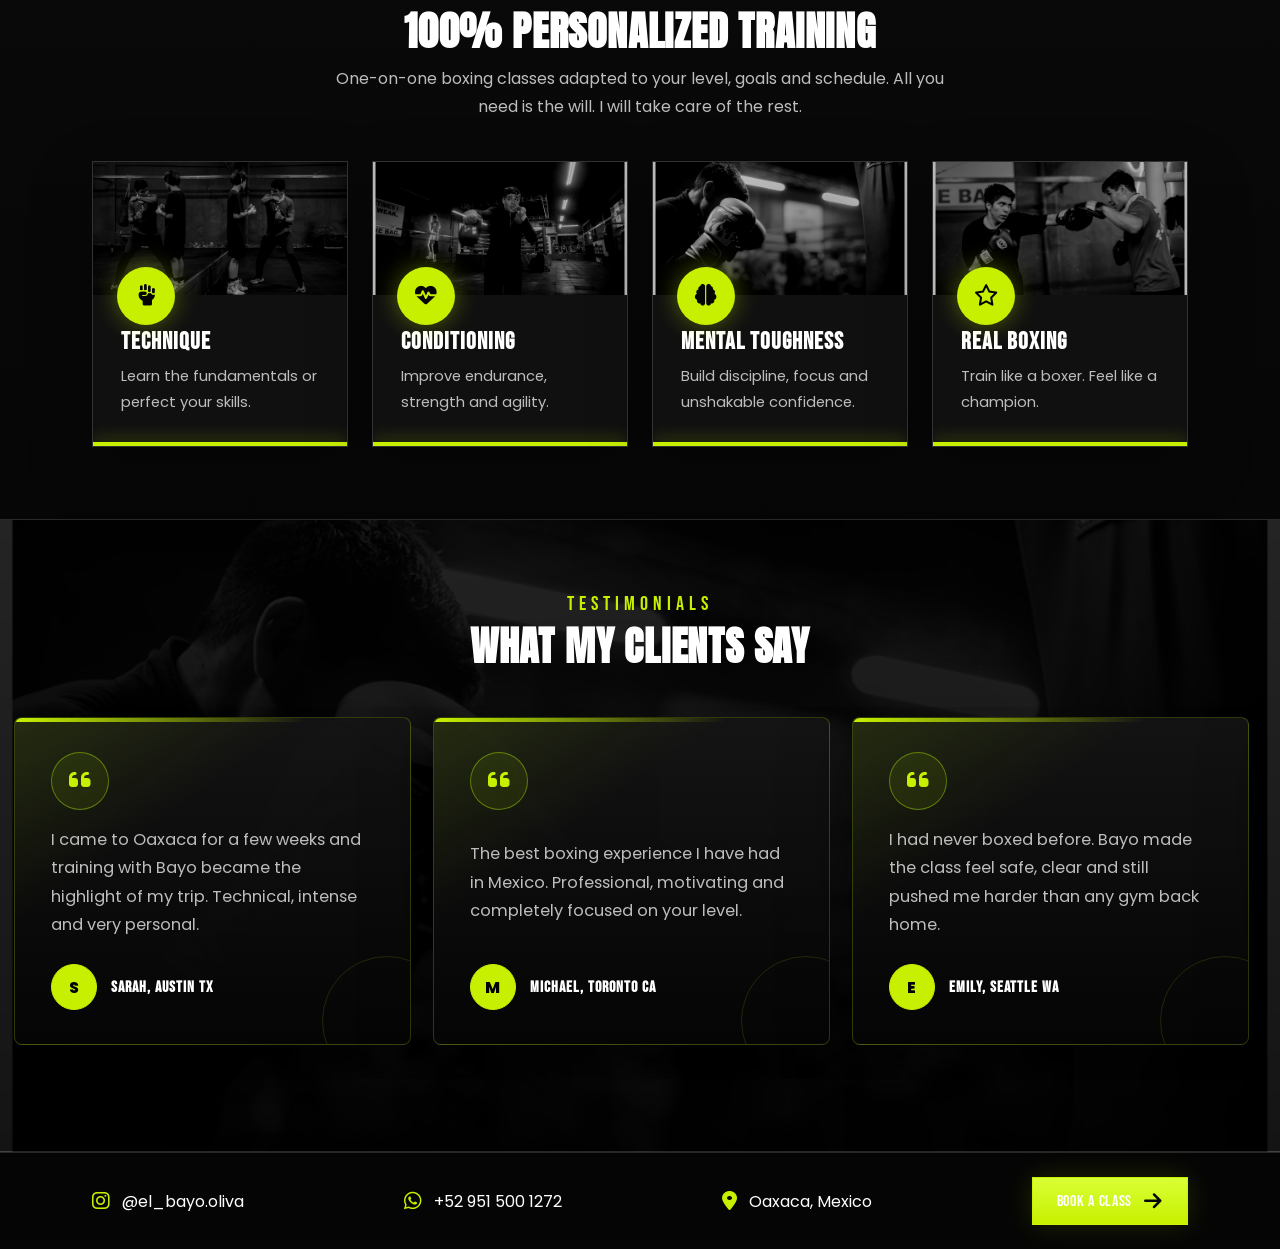
==== commit 012c1889: "cambios finales" ====
--- a/index.html
+++ b/index.html
@@ -5,336 +5,80 @@
     <meta charset="UTF-8">
     <meta name="viewport" content="width=device-width, initial-scale=1.0">
 
-    <title>Bayo Oliva | Private Boxing Coach</title>
+    <title>Bayo Oliva | Language Redirect</title>
 
     <meta
         name="description"
-        content="Private boxing lessons in Oaxaca, Mexico with Bayo Oliva. Personalized boxing training for technique, conditioning, mindset and real boxing."
+        content="Choose your language for Bayo Oliva private boxing classes."
     >
 
-    <link href="https://fonts.googleapis.com/css2?family=Anton&family=Bebas+Neue&family=Poppins:wght@300;400;500;600;700;800&display=swap" rel="stylesheet">
+    <link rel="alternate" hreflang="en" href="en/">
+    <link rel="alternate" hreflang="es" href="es/">
+    <link rel="alternate" hreflang="x-default" href="en/">
+    <link rel="icon" href="assets/favicon.svg" type="image/svg+xml">
 
-    <link
-        rel="stylesheet"
-        href="https://cdnjs.cloudflare.com/ajax/libs/font-awesome/6.5.2/css/all.min.css"
-    >
+    <script>
+        const language = (navigator.language || navigator.userLanguage || 'en').toLowerCase();
+        const target = language.startsWith('es') ? 'es/' : 'en/';
+        window.location.replace(target);
+    </script>
 
-    <link rel="stylesheet" href="css/style.css?v=7">
-    <link rel="icon" href="assets/favicon.svg" type="image/svg+xml">
+    <style>
+        :root {
+            --primary:#C7F000;
+            --black:#030303;
+            --white:#ffffff;
+            --muted:#bdbdbd;
+        }
+
+        * {
+            box-sizing:border-box;
+        }
+
+        body {
+            min-height:100vh;
+            margin:0;
+            display:grid;
+            place-items:center;
+            padding:32px;
+            background:var(--black);
+            color:var(--white);
+            font-family:Arial, sans-serif;
+            text-align:center;
+        }
+
+        h1 {
+            margin:0 0 12px;
+            font-size:2rem;
+            text-transform:uppercase;
+        }
+
+        p {
+            margin:0 0 24px;
+            color:var(--muted);
+        }
+
+        a {
+            display:inline-flex;
+            margin:6px;
+            padding:14px 22px;
+            background:var(--primary);
+            color:#050505;
+            font-weight:800;
+            text-decoration:none;
+            text-transform:uppercase;
+        }
+    </style>
 
 </head>
 <body>
 
-    <header class="navbar">
-
-        <a href="#home" class="logo" aria-label="Bayo Oliva home">
-            <span class="logo-mark">BAYO</span>
-            <span class="logo-name">OLIVA</span>
-        </a>
-
-        <nav aria-label="Main navigation">
-            <ul>
-                <li><a href="#home">Home</a></li>
-                <li><a href="#about">About Me</a></li>
-                <li><a href="#classes">Private Classes</a></li>
-                <li><a href="#testimonials">Testimonials</a></li>
-                <li><a href="#contact">Contact</a></li>
-            </ul>
-        </nav>
-
-        <a
-            href="https://wa.me/529515001272"
-            target="_blank"
-            rel="noopener noreferrer"
-            class="btn-primary nav-cta"
-        >
-            Book a Class
-            <i class="fa-solid fa-arrow-right" aria-hidden="true"></i>
-        </a>
-
-    </header>
-
     <main>
-
-        <section id="home" class="hero">
-
-            <div class="hero-media" aria-hidden="true">
-                <img src="assets/hero/hero.jpg" alt="">
-            </div>
-
-            <div class="hero-content">
-
-                <p class="eyebrow">Private Boxing</p>
-
-                <h1>
-                    Train Like
-                    <span>A Champion.</span>
-                    <strong>Feel Like Your Best.</strong>
-                </h1>
-
-                <p class="description">
-                    Professional boxing lessons in Oaxaca, Mexico for foreigners.
-                    Personalized. Effective. Real.
-                </p>
-
-                <div class="hero-buttons">
-
-                    <a
-                        href="https://wa.me/529515001272"
-                        target="_blank"
-                        rel="noopener noreferrer"
-                        class="btn-primary"
-                    >
-                        Book a Class
-                        <i class="fa-solid fa-arrow-right" aria-hidden="true"></i>
-                    </a>
-
-                    <a href="#classes" class="btn-video">
-                        <span>
-                            <i class="fa-solid fa-play" aria-hidden="true"></i>
-                        </span>
-                        View Classes
-                    </a>
-
-                </div>
-
-            </div>
-
-            <div class="hero-signature">
-                <span>Bayo</span>
-                <p>Abraham "Bayo" Oliva Mejia</p>
-                <strong>Professional Boxer</strong>
-            </div>
-
-        </section>
-
-        <section id="about" class="about section-split">
-
-            <div class="about-image">
-                <img
-                    src="assets/about/about.jpg"
-                    alt="Bayo Oliva coaching a private boxing class"
-                    loading="lazy"
-                >
-            </div>
-
-            <div class="about-content">
-
-                <p class="eyebrow">Who I Am</p>
-
-                <h2>Abraham "Bayo" Oliva</h2>
-
-                <p>
-                    Professional boxer with 14+ years of experience inside the ring.
-                    From amateur championships to pro fights, boxing has shaped my
-                    life and now I help others discover their strength, discipline
-                    and confidence through it.
-                </p>
-
-                <div id="experience" class="stats">
-
-                    <div class="stat">
-                        <i class="fa-solid fa-dumbbell" aria-hidden="true"></i>
-                        <h3>14+</h3>
-                        <p>Years of Experience</p>
-                    </div>
-
-                    <div class="stat">
-                        <i class="fa-solid fa-trophy" aria-hidden="true"></i>
-                        <h3>200+</h3>
-                        <p>Amateur Fights</p>
-                    </div>
-
-                    <div class="stat">
-                        <i class="fa-solid fa-medal" aria-hidden="true"></i>
-                        <h3>10+</h3>
-                        <p>Professional Fights</p>
-                    </div>
-
-                    <div class="stat">
-                        <i class="fa-solid fa-globe" aria-hidden="true"></i>
-                        <h3>INTL</h3>
-                        <p>Experience</p>
-                    </div>
-
-                </div>
-
-            </div>
-
-        </section>
-
-        <section id="classes" class="classes">
-
-            <p class="eyebrow">Private Classes</p>
-            <h2>100% Personalized Training</h2>
-            <p class="section-copy">
-                One-on-one boxing classes adapted to your level, goals and schedule.
-                All you need is the will. I will take care of the rest.
-            </p>
-
-            <div class="cards">
-
-                <article class="card">
-                    <img
-                        src="assets/classes/technique.jpg"
-                        alt="Boxing coach teaching technique in front of a mirror"
-                        loading="lazy"
-                    >
-                    <div class="card-body">
-                        <span class="card-icon">
-                            <i class="fa-solid fa-hand-fist" aria-hidden="true"></i>
-                        </span>
-                        <h3>Technique</h3>
-                        <p>Learn the fundamentals or perfect your skills.</p>
-                    </div>
-                </article>
-
-                <article class="card">
-                    <img
-                        src="assets/classes/conditioning.jpg"
-                        alt="Boxer doing conditioning drills with gloves"
-                        loading="lazy"
-                    >
-                    <div class="card-body">
-                        <span class="card-icon">
-                            <i class="fa-solid fa-heart-pulse" aria-hidden="true"></i>
-                        </span>
-                        <h3>Conditioning</h3>
-                        <p>Improve endurance, strength and agility.</p>
-                    </div>
-                </article>
-
-                <article class="card">
-                    <img
-                        src="assets/classes/mindset.jpg"
-                        alt="Boxer focused before striking the heavy bag"
-                        loading="lazy"
-                    >
-                    <div class="card-body">
-                        <span class="card-icon">
-                            <i class="fa-solid fa-brain" aria-hidden="true"></i>
-                        </span>
-                        <h3>Mental Toughness</h3>
-                        <p>Build discipline, focus and unshakable confidence.</p>
-                    </div>
-                </article>
-
-                <article class="card">
-                    <img
-                        src="assets/classes/sparring.jpg"
-                        alt="Two boxers practicing sparring drills"
-                        loading="lazy"
-                    >
-                    <div class="card-body">
-                        <span class="card-icon">
-                            <i class="fa-regular fa-star" aria-hidden="true"></i>
-                        </span>
-                        <h3>Real Boxing</h3>
-                        <p>Train like a boxer. Feel like a champion.</p>
-                    </div>
-                </article>
-
-            </div>
-
-        </section>
-
-        <section id="testimonials" class="testimonials">
-
-            <p class="eyebrow">Testimonials</p>
-            <h2>What My Clients Say</h2>
-
-            <div class="testimonial-grid">
-
-                <blockquote class="testimonial">
-                    <i class="fa-solid fa-quote-left" aria-hidden="true"></i>
-                    <p>
-                        Bayo is an amazing coach. His energy, knowledge and attention
-                        to detail took my boxing to the next level.
-                    </p>
-                    <footer>
-                        <span>J</span>
-                        <strong>James, USA</strong>
-                    </footer>
-                </blockquote>
-
-                <blockquote class="testimonial">
-                    <i class="fa-solid fa-quote-left" aria-hidden="true"></i>
-                    <p>
-                        The best boxing experience I had in Mexico. Professional,
-                        motivating and super focused on you.
-                    </p>
-                    <footer>
-                        <span>T</span>
-                        <strong>Tom, Canada</strong>
-                    </footer>
-                </blockquote>
-
-                <blockquote class="testimonial">
-                    <i class="fa-solid fa-quote-left" aria-hidden="true"></i>
-                    <p>
-                        I came for a month and ended up staying. Every session was
-                        different, challenging and so much fun.
-                    </p>
-                    <footer>
-                        <span>L</span>
-                        <strong>Lucas, UK</strong>
-                    </footer>
-                </blockquote>
-
-            </div>
-
-        </section>
-
+        <h1>Bayo Oliva</h1>
+        <p>Select your language / Selecciona tu idioma</p>
+        <a href="en/">English</a>
+        <a href="es/">Español</a>
     </main>
-
-    <footer id="contact" class="contact">
-
-        <a
-            href="https://www.instagram.com/el_bayo.oliva?igsh=MTJpazhqOWhmYXdpaw=="
-            target="_blank"
-            rel="noopener noreferrer"
-        >
-            <i class="fab fa-instagram" aria-hidden="true"></i>
-            @el_bayo.oliva
-        </a>
-
-        <a
-            href="https://wa.me/529515001272"
-            target="_blank"
-            rel="noopener noreferrer"
-        >
-            <i class="fab fa-whatsapp" aria-hidden="true"></i>
-            +52 951 500 1272
-        </a>
-
-        <span>
-            <i class="fa-solid fa-location-dot" aria-hidden="true"></i>
-            Oaxaca, Mexico
-        </span>
-
-        <a
-            href="https://wa.me/529515001272"
-            target="_blank"
-            rel="noopener noreferrer"
-            class="btn-primary"
-        >
-            Book a Class
-            <i class="fa-solid fa-arrow-right" aria-hidden="true"></i>
-        </a>
-
-    </footer>
-
-    <a
-        href="https://wa.me/529515001272"
-        target="_blank"
-        rel="noopener noreferrer"
-        class="whatsapp-float"
-        aria-label="Contact by WhatsApp"
-    >
-        <i class="fab fa-whatsapp" aria-hidden="true"></i>
-    </a>
-
-    <script src="js/main.js"></script>
 
 </body>
 </html>
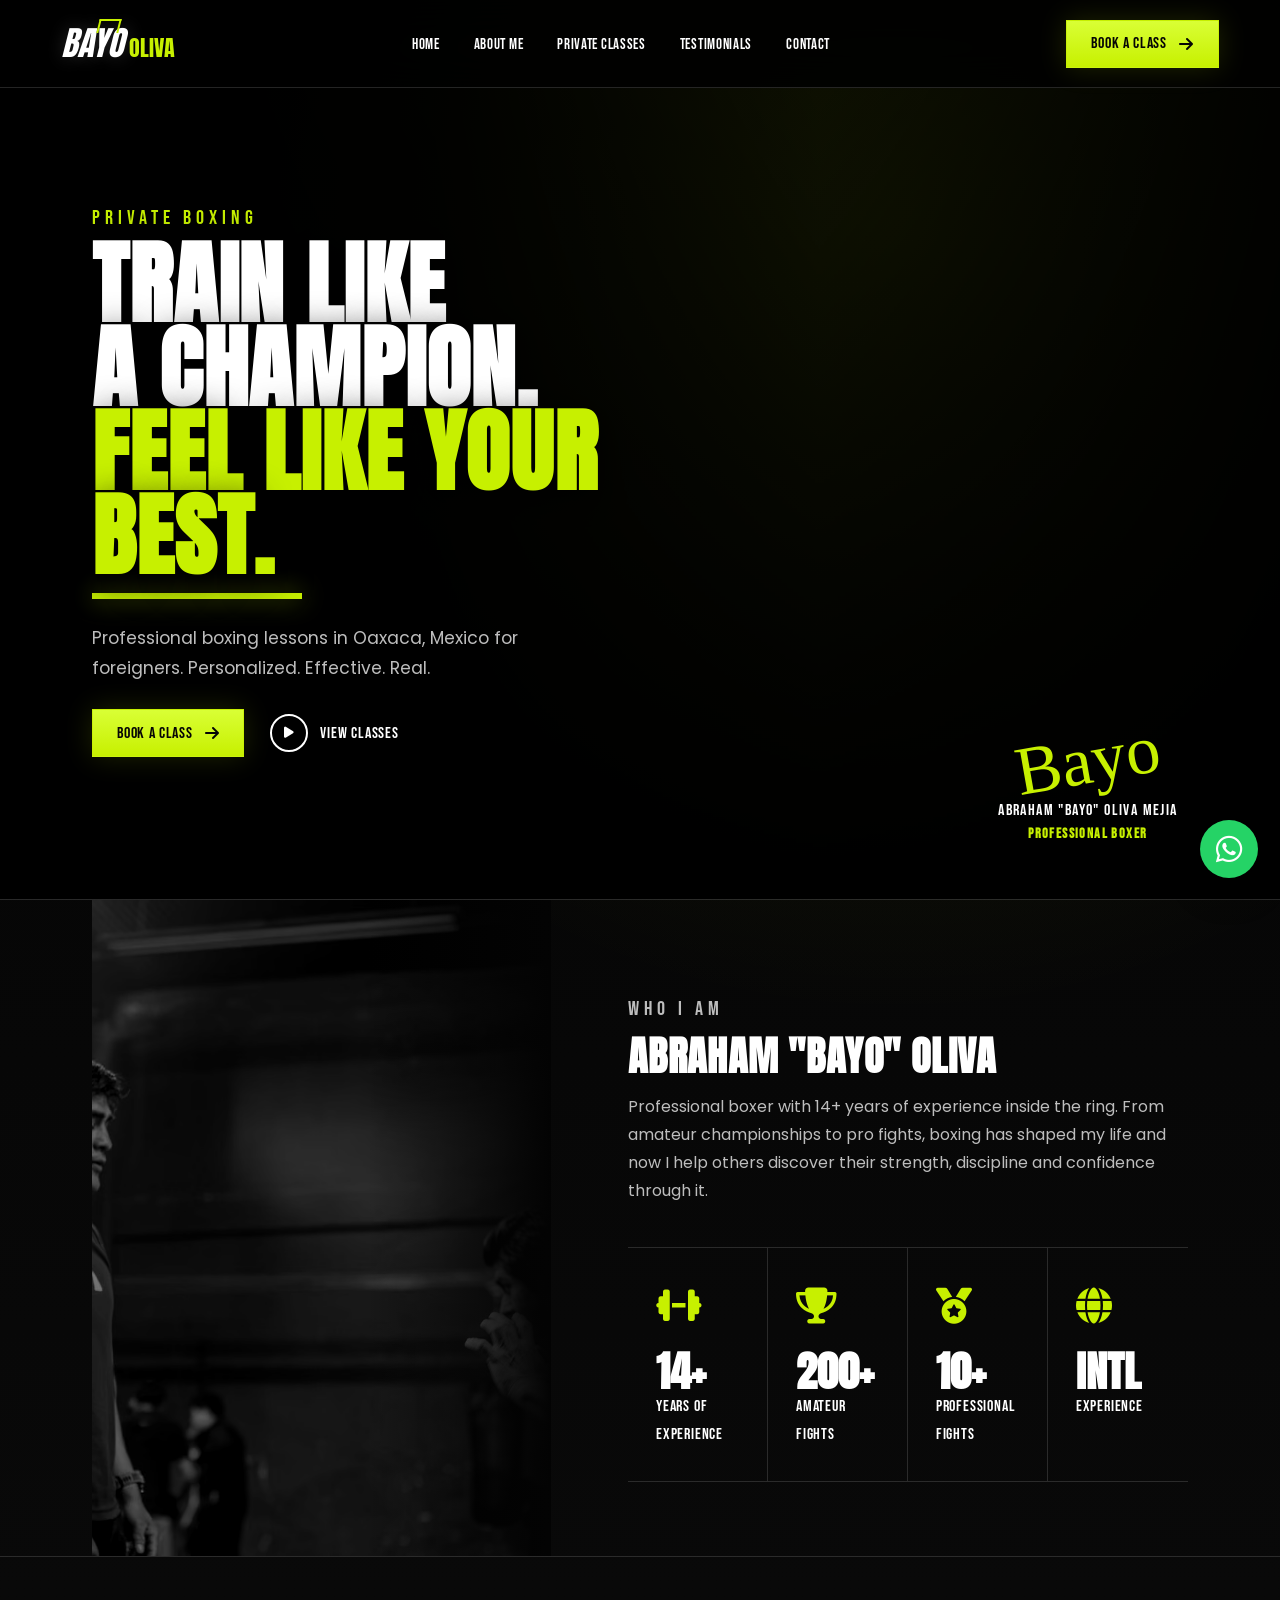
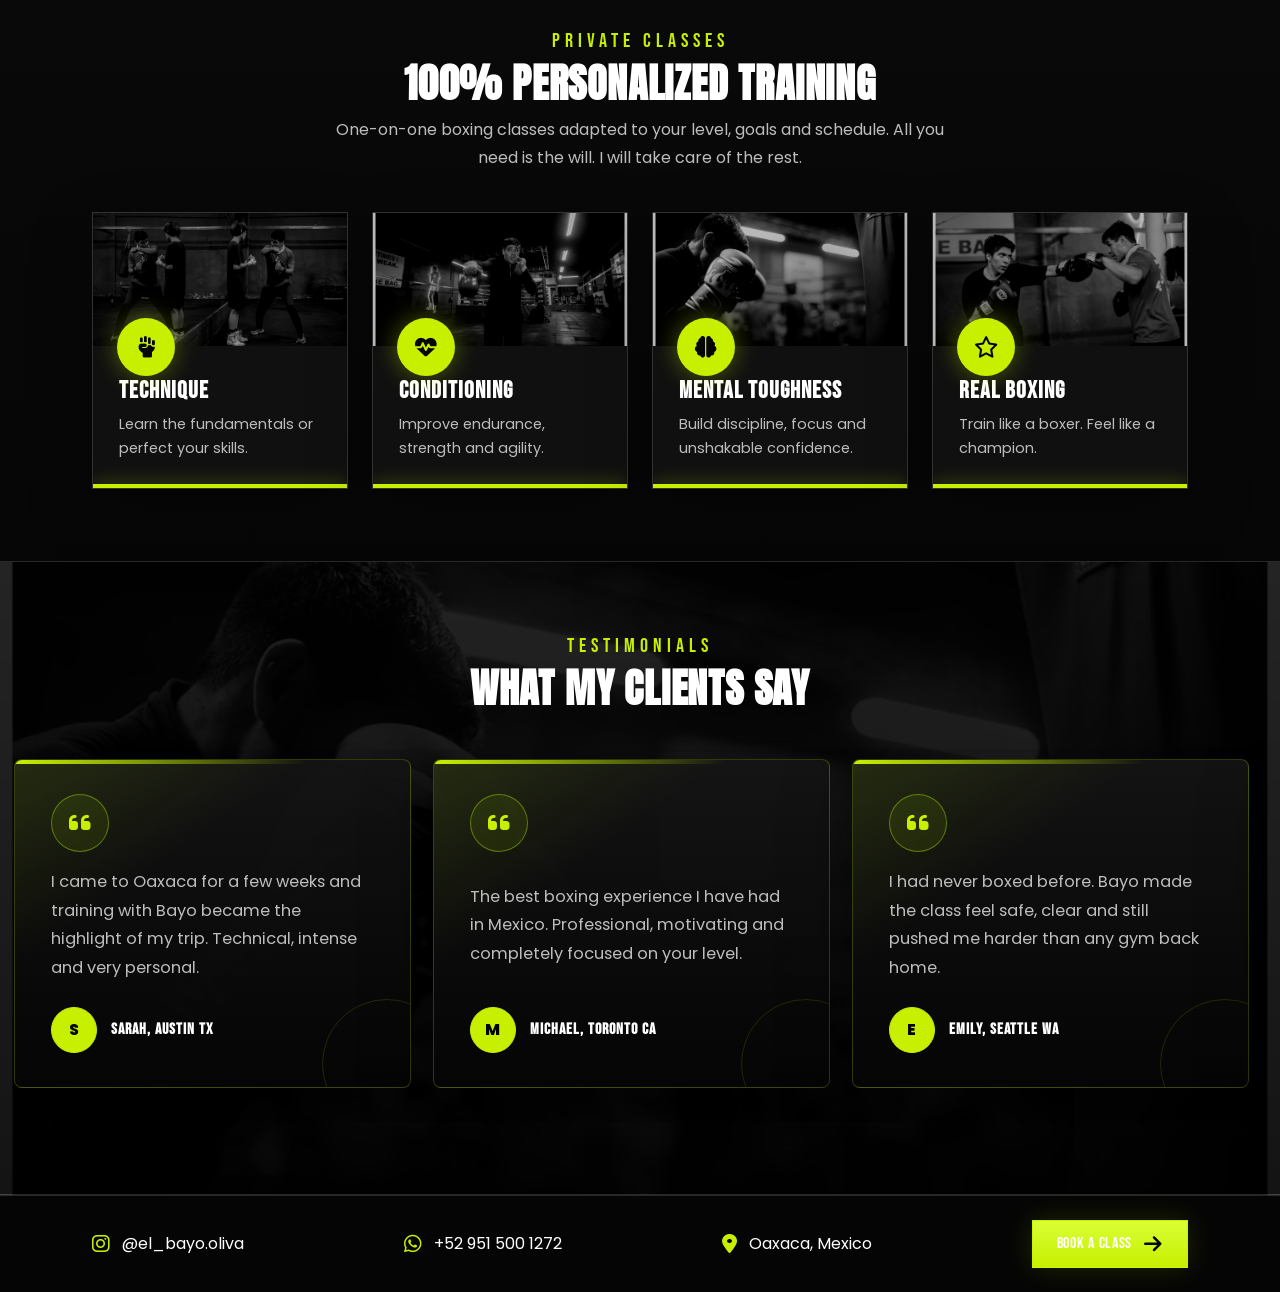
==== commit a7e0cdbe: "optimización web" ====
--- a/index.html
+++ b/index.html
@@ -1,4 +1,4 @@
-<!DOCTYPE html>
+﻿<!DOCTYPE html>
 <html lang="en">
 <head>
 
@@ -12,9 +12,11 @@
         content="Choose your language for Bayo Oliva private boxing classes."
     >
 
-    <link rel="alternate" hreflang="en" href="en/">
-    <link rel="alternate" hreflang="es" href="es/">
-    <link rel="alternate" hreflang="x-default" href="en/">
+    <meta name="robots" content="noindex, follow">
+
+    <link rel="alternate" hreflang="en" href="https://www.bayocoach.com/en/">
+    <link rel="alternate" hreflang="es" href="https://www.bayocoach.com/es/">
+    <link rel="alternate" hreflang="x-default" href="https://www.bayocoach.com/en/">
     <link rel="icon" href="assets/favicon.svg" type="image/svg+xml">
 
     <script>
@@ -82,3 +84,4 @@
 
 </body>
 </html>
+
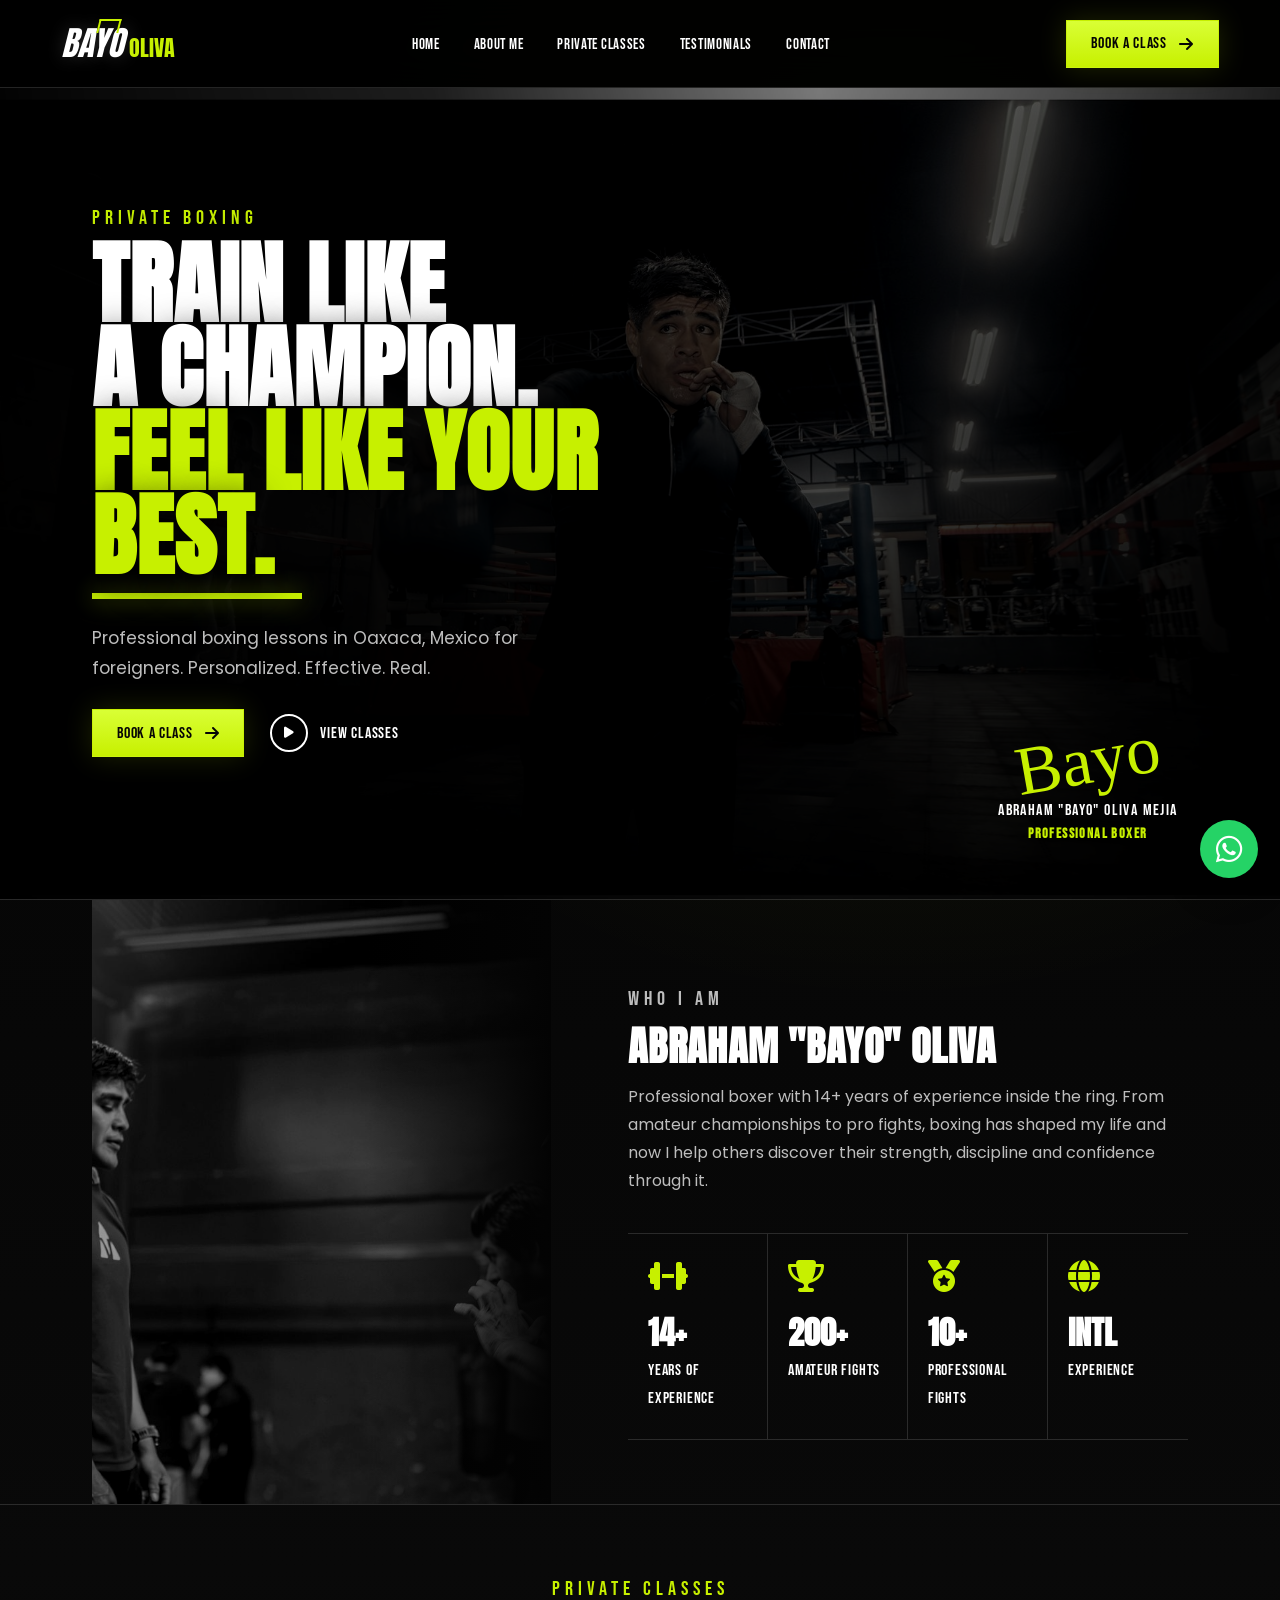
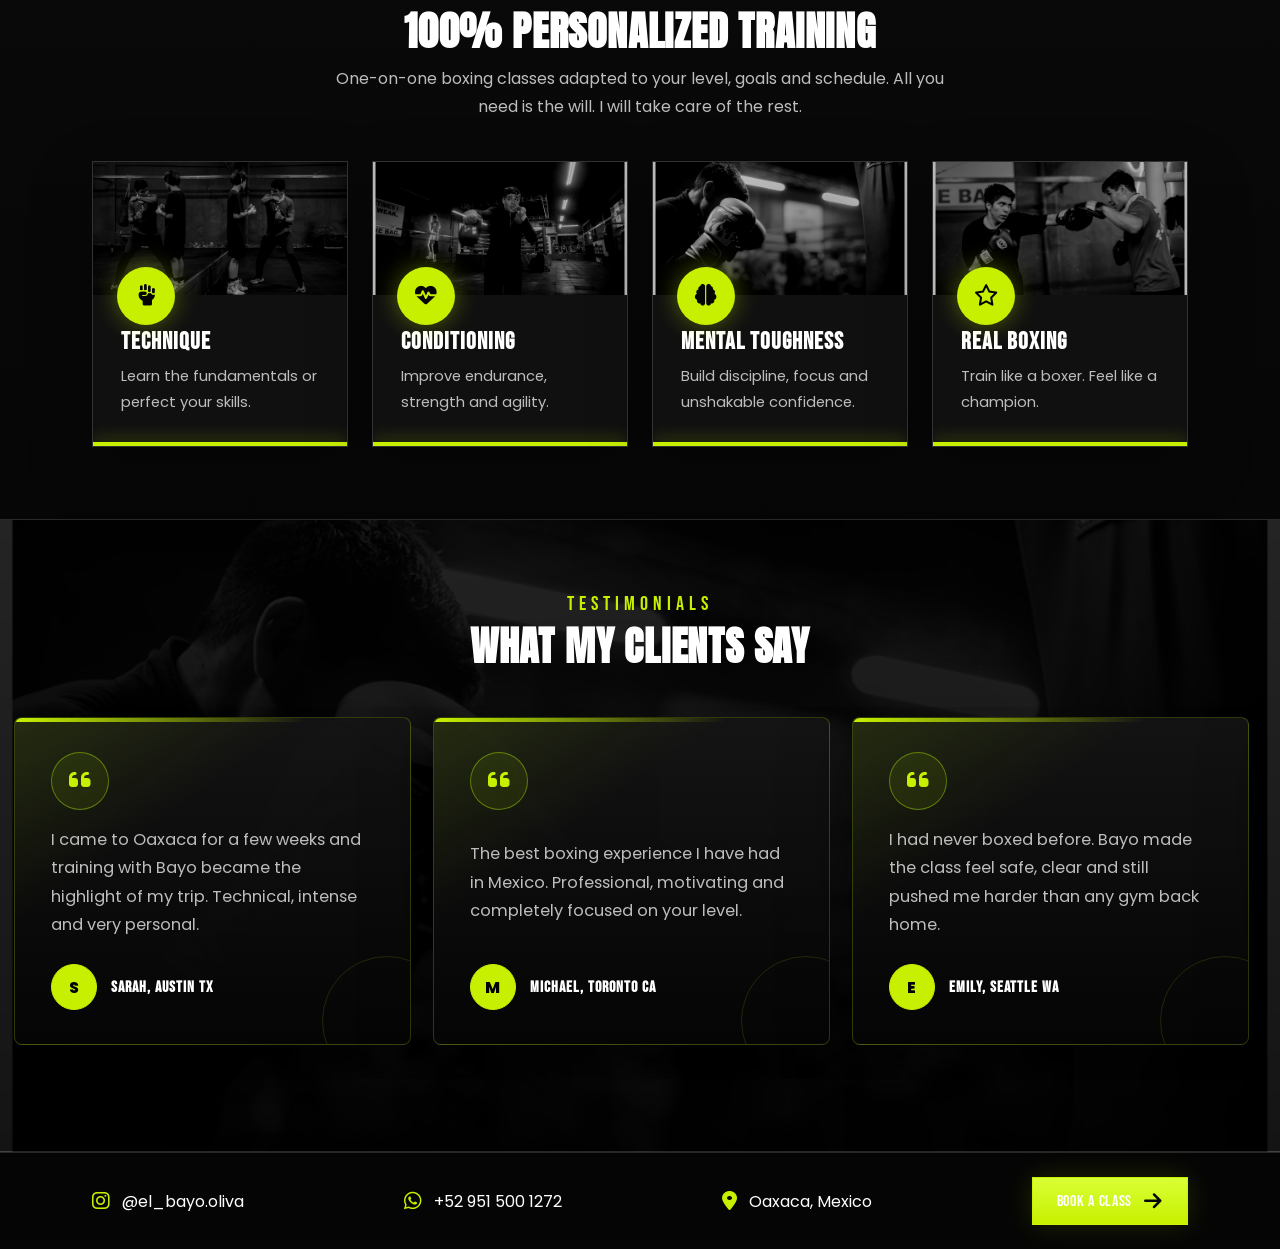
==== commit e1218ff8: "Revert "optimización web" This reverts commit a7e0cdbe10b01e9f1e6be3eb1c4c98cc0d5cd5b1.  optimizació" ====
--- a/index.html
+++ b/index.html
@@ -1,4 +1,4 @@
-﻿<!DOCTYPE html>
+<!DOCTYPE html>
 <html lang="en">
 <head>
 
@@ -12,11 +12,9 @@
         content="Choose your language for Bayo Oliva private boxing classes."
     >
 
-    <meta name="robots" content="noindex, follow">
-
-    <link rel="alternate" hreflang="en" href="https://www.bayocoach.com/en/">
-    <link rel="alternate" hreflang="es" href="https://www.bayocoach.com/es/">
-    <link rel="alternate" hreflang="x-default" href="https://www.bayocoach.com/en/">
+    <link rel="alternate" hreflang="en" href="en/">
+    <link rel="alternate" hreflang="es" href="es/">
+    <link rel="alternate" hreflang="x-default" href="en/">
     <link rel="icon" href="assets/favicon.svg" type="image/svg+xml">
 
     <script>
@@ -84,4 +82,3 @@
 
 </body>
 </html>
-
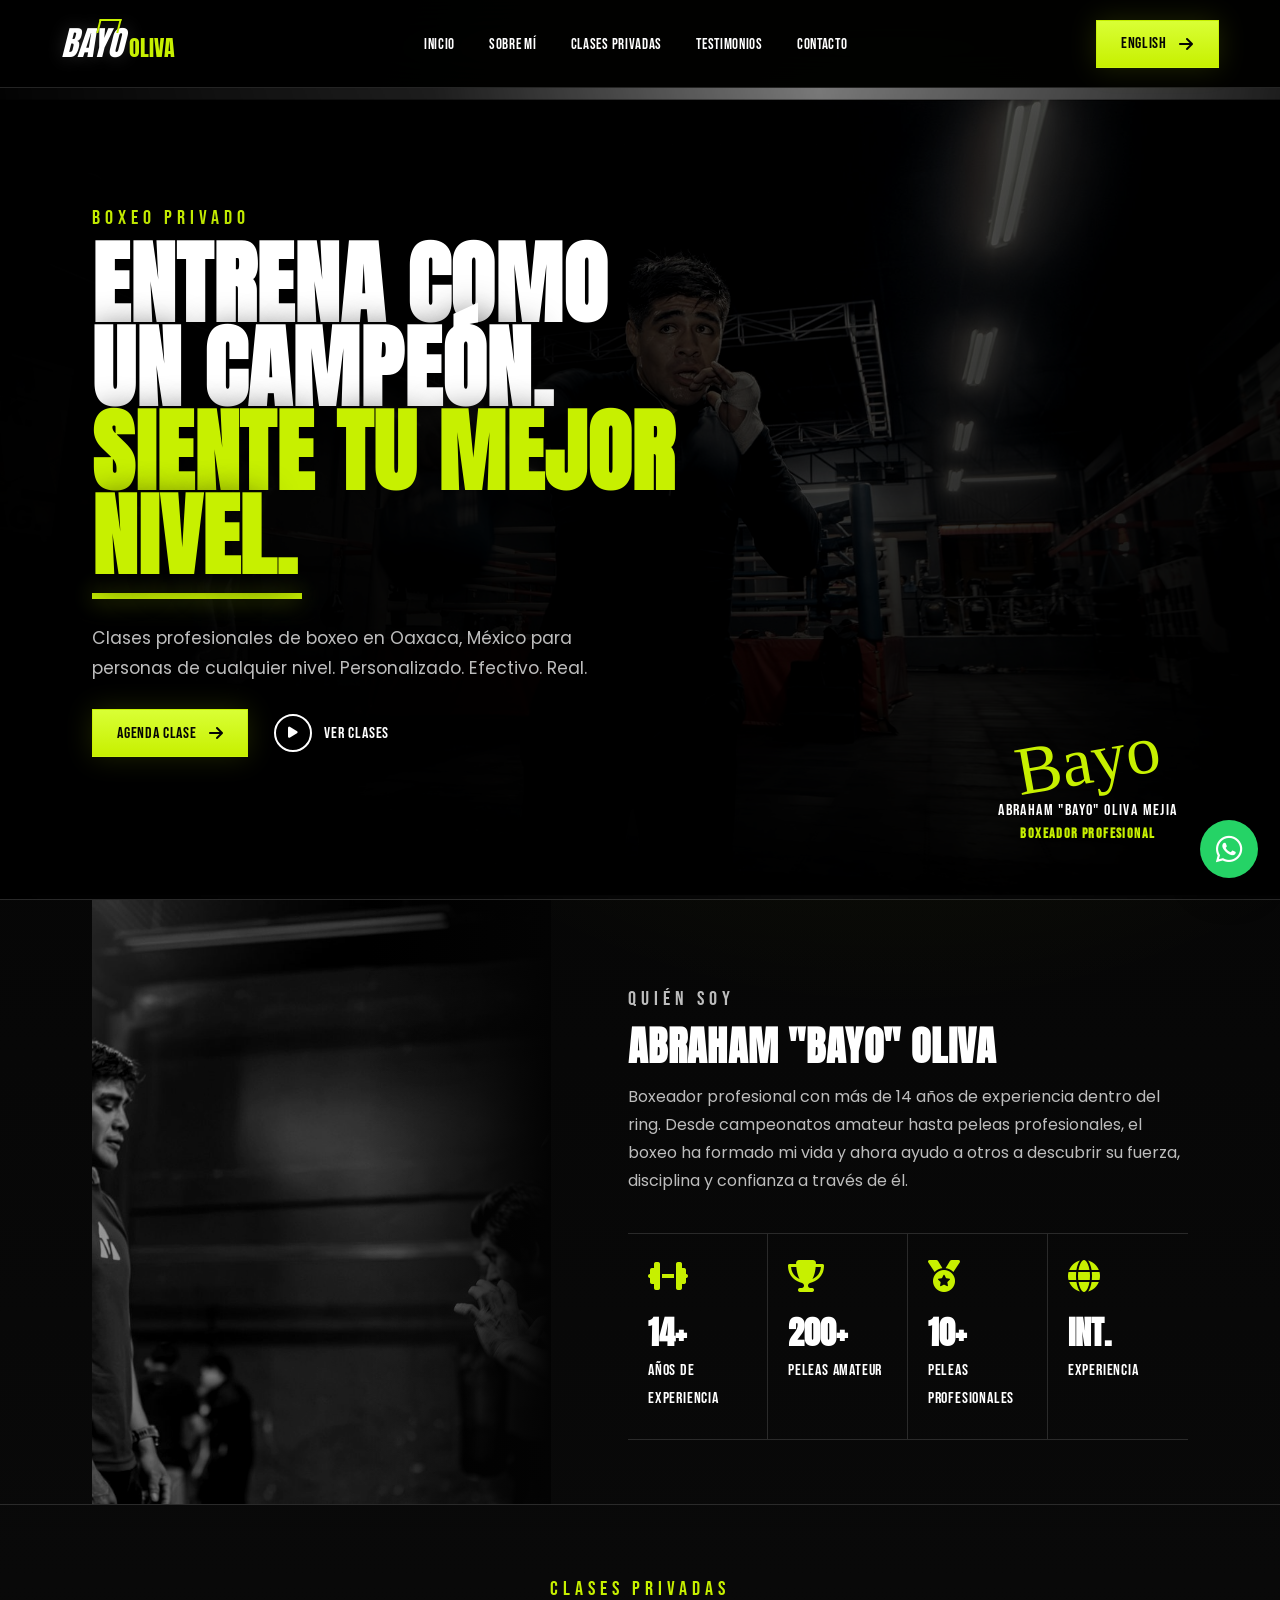
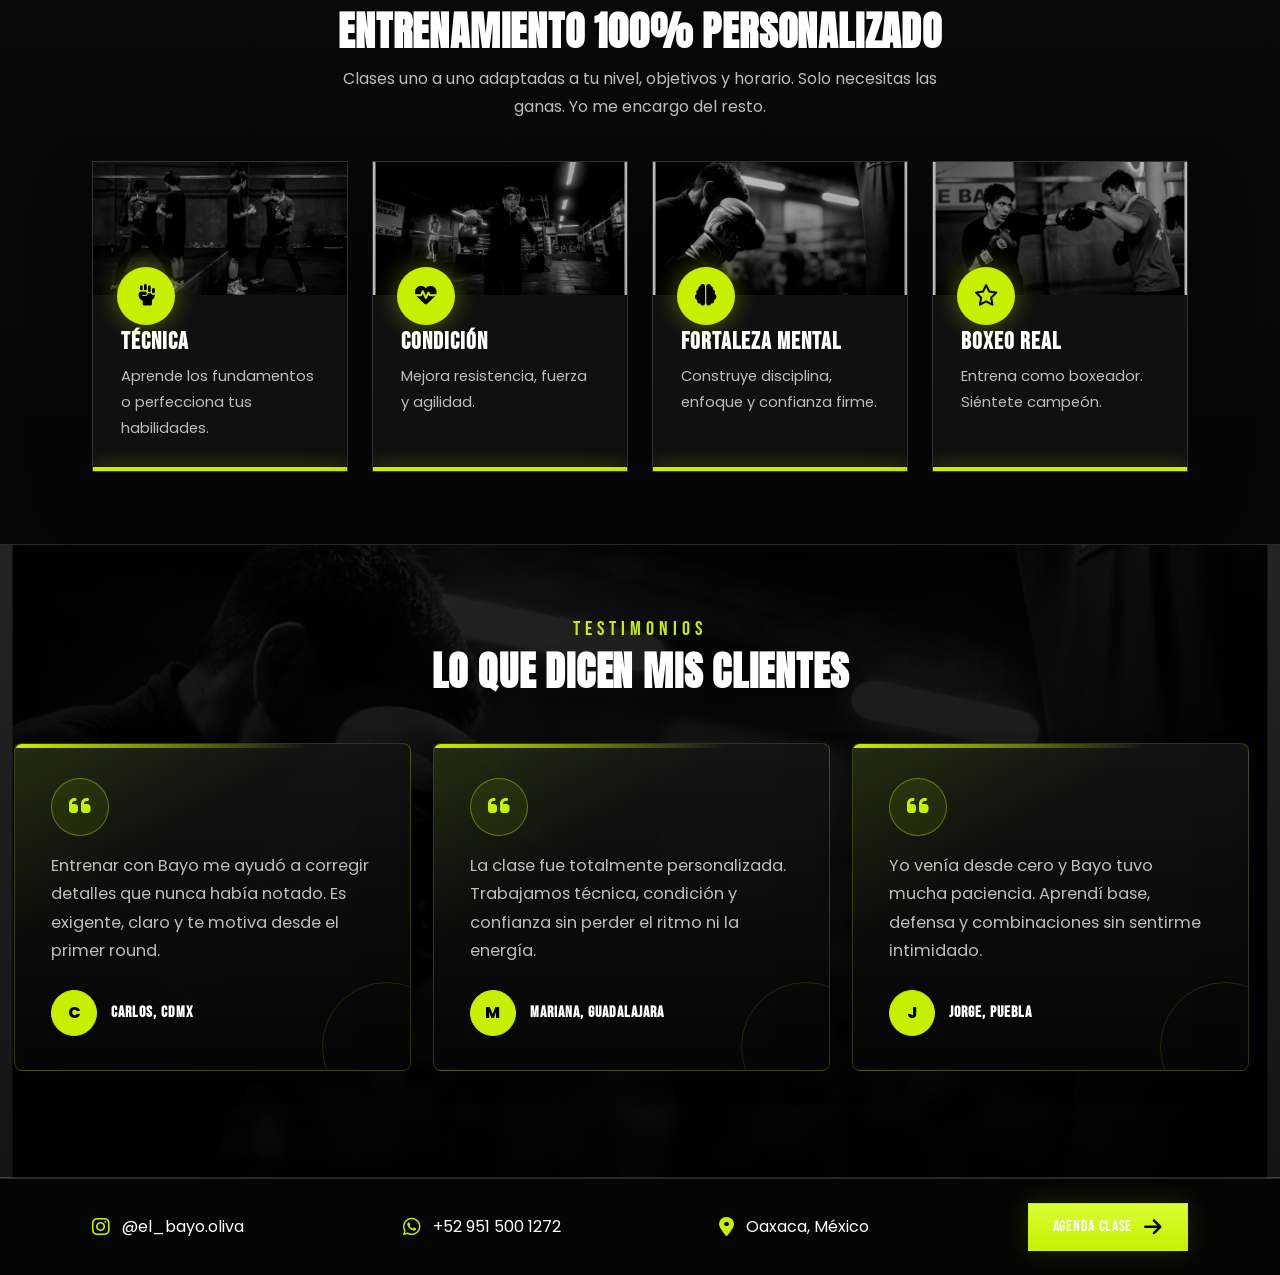
==== commit 2e1a9442: "rediseño" ====
--- a/index.html
+++ b/index.html
@@ -1,84 +1,398 @@
 <!DOCTYPE html>
-<html lang="en">
+<html lang="es">
 <head>
 
     <meta charset="UTF-8">
     <meta name="viewport" content="width=device-width, initial-scale=1.0">
 
-    <title>Bayo Oliva | Language Redirect</title>
+    <title>Bayo Oliva | Entrenador Privado de Boxeo</title>
 
     <meta
         name="description"
-        content="Choose your language for Bayo Oliva private boxing classes."
-    >
-
-    <link rel="alternate" hreflang="en" href="en/">
-    <link rel="alternate" hreflang="es" href="es/">
-    <link rel="alternate" hreflang="x-default" href="en/">
+        content="Clases privadas de boxeo en Oaxaca, México con Bayo Oliva. Entrenamiento personalizado de técnica, condición, mentalidad y boxeo real."
+    >
+
+    <link rel="canonical" href="https://www.bayocoach.com/">
+    <link rel="alternate" hreflang="es" href="https://www.bayocoach.com/">
+    <link rel="alternate" hreflang="en" href="https://www.bayocoach.com/en/">
+    <link rel="alternate" hreflang="x-default" href="https://www.bayocoach.com/">
+
+    <meta property="og:type" content="website">
+    <meta property="og:locale" content="es_MX">
+    <meta property="og:title" content="Bayo Oliva | Entrenador Privado de Boxeo">
+    <meta
+        property="og:description"
+        content="Clases privadas de boxeo en Oaxaca, México con Bayo Oliva. Entrenamiento personalizado para técnica, condición, mentalidad y boxeo real."
+    >
+    <meta property="og:url" content="https://www.bayocoach.com/">
+    <meta property="og:image" content="https://www.bayocoach.com/assets/hero/hero.jpg">
+
+    <meta name="twitter:card" content="summary_large_image">
+    <meta name="twitter:title" content="Bayo Oliva | Entrenador Privado de Boxeo">
+    <meta
+        name="twitter:description"
+        content="Clases privadas de boxeo en Oaxaca, México con Bayo Oliva. Entrenamiento personalizado para técnica, condición, mentalidad y boxeo real."
+    >
+    <meta name="twitter:image" content="https://www.bayocoach.com/assets/hero/hero.jpg">
+
+    <link href="https://fonts.googleapis.com/css2?family=Anton&family=Bebas+Neue&family=Poppins:wght@300;400;500;600;700;800&display=swap" rel="stylesheet">
+
+    <link
+        rel="stylesheet"
+        href="https://cdnjs.cloudflare.com/ajax/libs/font-awesome/6.5.2/css/all.min.css"
+    >
+
+    <link rel="stylesheet" href="css/style.css?v=11">
     <link rel="icon" href="assets/favicon.svg" type="image/svg+xml">
-
-    <script>
-        const language = (navigator.language || navigator.userLanguage || 'en').toLowerCase();
-        const target = language.startsWith('es') ? 'es/' : 'en/';
-        window.location.replace(target);
-    </script>
-
-    <style>
-        :root {
-            --primary:#C7F000;
-            --black:#030303;
-            --white:#ffffff;
-            --muted:#bdbdbd;
-        }
-
-        * {
-            box-sizing:border-box;
-        }
-
-        body {
-            min-height:100vh;
-            margin:0;
-            display:grid;
-            place-items:center;
-            padding:32px;
-            background:var(--black);
-            color:var(--white);
-            font-family:Arial, sans-serif;
-            text-align:center;
-        }
-
-        h1 {
-            margin:0 0 12px;
-            font-size:2rem;
-            text-transform:uppercase;
-        }
-
-        p {
-            margin:0 0 24px;
-            color:var(--muted);
-        }
-
-        a {
-            display:inline-flex;
-            margin:6px;
-            padding:14px 22px;
-            background:var(--primary);
-            color:#050505;
-            font-weight:800;
-            text-decoration:none;
-            text-transform:uppercase;
-        }
-    </style>
 
 </head>
 <body>
 
+    <header class="navbar">
+
+        <a href="#home" class="logo" aria-label="Inicio de Bayo Oliva">
+            <span class="logo-mark">BAYO</span>
+            <span class="logo-name">OLIVA</span>
+        </a>
+
+        <nav aria-label="Navegación principal">
+            <ul>
+                <li><a href="#home">Inicio</a></li>
+                <li><a href="#about">Sobre Mí</a></li>
+                <li><a href="#classes">Clases Privadas</a></li>
+                <li><a href="#testimonials">Testimonios</a></li>
+                <li><a href="#contact">Contacto</a></li>
+            </ul>
+        </nav>
+
+        <a
+            href="https://www.bayocoach.com/en/"
+            class="btn-primary nav-cta"
+            aria-label="Ver sitio en inglés"
+        >
+            English
+            <i class="fa-solid fa-arrow-right" aria-hidden="true"></i>
+        </a>
+
+    </header>
+
     <main>
-        <h1>Bayo Oliva</h1>
-        <p>Select your language / Selecciona tu idioma</p>
-        <a href="en/">English</a>
-        <a href="es/">Español</a>
+
+        <section id="home" class="hero">
+
+            <div class="hero-media" aria-hidden="true">
+                <img src="assets/hero/hero.jpg" alt="">
+            </div>
+
+            <div class="hero-content">
+
+                <p class="eyebrow">Boxeo Privado</p>
+
+                <h1>
+                    Entrena Como
+                    <span>Un Campeón.</span>
+                    <strong>Siente Tu Mejor Nivel.</strong>
+                </h1>
+
+                <p class="description">
+                    Clases profesionales de boxeo en Oaxaca, México para personas de cualquier nivel.
+                    Personalizado. Efectivo. Real.
+                </p>
+
+                <div class="hero-buttons">
+
+                    <a
+                        href="https://wa.me/529515001272?text=Hola%2C%20quisiera%20pedir%20informaci%C3%B3n%20sobre%20las%20clases%20privadas%20de%20boxeo"
+                        target="_blank"
+                        rel="noopener noreferrer"
+                        class="btn-primary"
+                    >
+                        Agenda Clase
+                        <i class="fa-solid fa-arrow-right" aria-hidden="true"></i>
+                    </a>
+
+                    <a href="#classes" class="btn-video">
+                        <span>
+                            <i class="fa-solid fa-play" aria-hidden="true"></i>
+                        </span>
+                        Ver Clases
+                    </a>
+
+                </div>
+
+            </div>
+
+            <div class="hero-signature">
+                <span>Bayo</span>
+                <p>Abraham "Bayo" Oliva Mejia</p>
+                <strong>Boxeador Profesional</strong>
+            </div>
+
+        </section>
+
+        <section id="about" class="about section-split">
+
+            <div class="about-image">
+                <img
+                    src="assets/about/about.jpg"
+                    alt="Bayo Oliva dirigiendo una clase privada de boxeo"
+                    loading="lazy"
+                >
+            </div>
+
+            <div class="about-content">
+
+                <p class="eyebrow">Quién Soy</p>
+
+                <h2>Abraham "Bayo" Oliva</h2>
+
+                <p>
+                    Boxeador profesional con más de 14 años de experiencia dentro del ring.
+                    Desde campeonatos amateur hasta peleas profesionales, el boxeo ha formado mi
+                    vida y ahora ayudo a otros a descubrir su fuerza, disciplina
+                    y confianza a través de él.
+                </p>
+
+                <div id="experience" class="stats">
+
+                    <div class="stat">
+                        <i class="fa-solid fa-dumbbell" aria-hidden="true"></i>
+                        <h3>14+</h3>
+                        <p>Años de Experiencia</p>
+                    </div>
+
+                    <div class="stat">
+                        <i class="fa-solid fa-trophy" aria-hidden="true"></i>
+                        <h3>200+</h3>
+                        <p>Peleas Amateur</p>
+                    </div>
+
+                    <div class="stat">
+                        <i class="fa-solid fa-medal" aria-hidden="true"></i>
+                        <h3>10+</h3>
+                        <p>Peleas Profesionales</p>
+                    </div>
+
+                    <div class="stat">
+                        <i class="fa-solid fa-globe" aria-hidden="true"></i>
+                        <h3>INT.</h3>
+                        <p>Experiencia</p>
+                    </div>
+
+                </div>
+
+            </div>
+
+        </section>
+
+        <section id="classes" class="classes">
+
+            <p class="eyebrow">Clases Privadas</p>
+            <h2>Entrenamiento 100% Personalizado</h2>
+            <p class="section-copy">
+                Clases uno a uno adaptadas a tu nivel, objetivos y horario.
+                Solo necesitas las ganas. Yo me encargo del resto.
+            </p>
+
+            <div class="cards">
+
+                <article class="card">
+                    <img
+                        src="assets/classes/technique.jpg"
+                        alt="Entrenador de boxeo enseñando técnica frente a un espejo"
+                        loading="lazy"
+                    >
+                    <div class="card-body">
+                        <span class="card-icon">
+                            <i class="fa-solid fa-hand-fist" aria-hidden="true"></i>
+                        </span>
+                        <h3>Técnica</h3>
+                        <p>Aprende los fundamentos o perfecciona tus habilidades.</p>
+                    </div>
+                </article>
+
+                <article class="card">
+                    <img
+                        src="assets/classes/conditioning.jpg"
+                        alt="Boxeador haciendo ejercicios de condición con guantes"
+                        loading="lazy"
+                    >
+                    <div class="card-body">
+                        <span class="card-icon">
+                            <i class="fa-solid fa-heart-pulse" aria-hidden="true"></i>
+                        </span>
+                        <h3>Condición</h3>
+                        <p>Mejora resistencia, fuerza y agilidad.</p>
+                    </div>
+                </article>
+
+                <article class="card">
+                    <img
+                        src="assets/classes/mindset.jpg"
+                        alt="Boxeador concentrado antes de golpear el costal"
+                        loading="lazy"
+                    >
+                    <div class="card-body">
+                        <span class="card-icon">
+                            <i class="fa-solid fa-brain" aria-hidden="true"></i>
+                        </span>
+                        <h3>Fortaleza Mental</h3>
+                        <p>Construye disciplina, enfoque y confianza firme.</p>
+                    </div>
+                </article>
+
+                <article class="card">
+                    <img
+                        src="assets/classes/sparring.jpg"
+                        alt="Dos boxeadores practicando ejercicios de sparring"
+                        loading="lazy"
+                    >
+                    <div class="card-body">
+                        <span class="card-icon">
+                            <i class="fa-regular fa-star" aria-hidden="true"></i>
+                        </span>
+                        <h3>Boxeo Real</h3>
+                        <p>Entrena como boxeador. Siéntete campeón.</p>
+                    </div>
+                </article>
+
+            </div>
+
+        </section>
+
+        <section id="testimonials" class="testimonials">
+
+            <p class="eyebrow">Testimonios</p>
+            <h2>Lo Que Dicen Mis Clientes</h2>
+
+            <div class="testimonial-grid">
+
+                <blockquote class="testimonial">
+                    <i class="fa-solid fa-quote-left" aria-hidden="true"></i>
+                    <p>
+                        Entrenar con Bayo me ayudó a corregir detalles que nunca había
+                        notado. Es exigente, claro y te motiva desde el primer round.
+                    </p>
+                    <footer>
+                        <span>C</span>
+                        <strong>Carlos, CDMX</strong>
+                    </footer>
+                </blockquote>
+
+                <blockquote class="testimonial">
+                    <i class="fa-solid fa-quote-left" aria-hidden="true"></i>
+                    <p>
+                        La clase fue totalmente personalizada. Trabajamos técnica,
+                        condición y confianza sin perder el ritmo ni la energía.
+                    </p>
+                    <footer>
+                        <span>M</span>
+                        <strong>Mariana, Guadalajara</strong>
+                    </footer>
+                </blockquote>
+
+                <blockquote class="testimonial">
+                    <i class="fa-solid fa-quote-left" aria-hidden="true"></i>
+                    <p>
+                        Yo venía desde cero y Bayo tuvo mucha paciencia. Aprendí base,
+                        defensa y combinaciones sin sentirme intimidado.
+                    </p>
+                    <footer>
+                        <span>J</span>
+                        <strong>Jorge, Puebla</strong>
+                    </footer>
+                </blockquote>
+
+                <blockquote class="testimonial">
+                    <i class="fa-solid fa-quote-left" aria-hidden="true"></i>
+                    <p>
+                        Se nota la experiencia profesional. Cada ejercicio tiene un
+                        objetivo y terminas cansado, pero con ganas de volver.
+                    </p>
+                    <footer>
+                        <span>A</span>
+                        <strong>Ana, Monterrey</strong>
+                    </footer>
+                </blockquote>
+
+                <blockquote class="testimonial">
+                    <i class="fa-solid fa-quote-left" aria-hidden="true"></i>
+                    <p>
+                        Me ayudó muchísimo con mi postura y mi resistencia. La energía
+                        de la clase es seria, pero también muy humana.
+                    </p>
+                    <footer>
+                        <span>L</span>
+                        <strong>Luis, Oaxaca</strong>
+                    </footer>
+                </blockquote>
+
+                <blockquote class="testimonial">
+                    <i class="fa-solid fa-quote-left" aria-hidden="true"></i>
+                    <p>
+                        Si buscas boxeo real y no una clase genérica de gimnasio, esta
+                        es la experiencia. Bayo te corrige y te impulsa.
+                    </p>
+                    <footer>
+                        <span>V</span>
+                        <strong>Valeria, Querétaro</strong>
+                    </footer>
+                </blockquote>
+
+            </div>
+
+        </section>
+
     </main>
+
+    <footer id="contact" class="contact">
+
+        <a
+            href="https://www.instagram.com/el_bayo.oliva?igsh=MTJpazhqOWhmYXdpaw=="
+            target="_blank"
+            rel="noopener noreferrer"
+        >
+            <i class="fab fa-instagram" aria-hidden="true"></i>
+            @el_bayo.oliva
+        </a>
+
+        <a
+            href="https://wa.me/529515001272?text=Hola%2C%20quisiera%20pedir%20informaci%C3%B3n%20sobre%20las%20clases%20privadas%20de%20boxeo"
+            target="_blank"
+            rel="noopener noreferrer"
+        >
+            <i class="fab fa-whatsapp" aria-hidden="true"></i>
+            +52 951 500 1272
+        </a>
+
+        <span>
+            <i class="fa-solid fa-location-dot" aria-hidden="true"></i>
+            Oaxaca, México
+        </span>
+
+        <a
+            href="https://wa.me/529515001272?text=Hola%2C%20quisiera%20pedir%20informaci%C3%B3n%20sobre%20las%20clases%20privadas%20de%20boxeo"
+            target="_blank"
+            rel="noopener noreferrer"
+            class="btn-primary"
+        >
+            Agenda Clase
+            <i class="fa-solid fa-arrow-right" aria-hidden="true"></i>
+        </a>
+
+    </footer>
+
+    <a
+        href="https://wa.me/529515001272?text=Hola%2C%20quisiera%20pedir%20informaci%C3%B3n%20sobre%20las%20clases%20privadas%20de%20boxeo"
+        target="_blank"
+        rel="noopener noreferrer"
+        class="whatsapp-float"
+        aria-label="Contactar por WhatsApp"
+    >
+        <i class="fab fa-whatsapp" aria-hidden="true"></i>
+    </a>
+
+    <script src="js/main.js"></script>
 
 </body>
 </html>
--- a/css/style.css
+++ b/css/style.css
@@ -0,0 +1,1170 @@
+:root {
+    --primary:#C7F000;
+    --primary-soft:#D9FF35;
+    --black:#030303;
+    --dark:#090909;
+    --panel:#101010;
+    --line:rgba(255,255,255,.14);
+    --muted:#bdbdbd;
+    --white:#ffffff;
+}
+
+*{
+    margin:0;
+    padding:0;
+    box-sizing:border-box;
+}
+
+html{
+    scroll-behavior:smooth;
+}
+
+body{
+    font-family:'Poppins',sans-serif;
+    background:
+        radial-gradient(circle at 70% 8%, rgba(199,240,0,.12), transparent 28%),
+        linear-gradient(180deg, #030303 0%, #090909 55%, #020202 100%);
+    color:var(--white);
+    overflow-x:hidden;
+}
+
+body::before{
+    content:"";
+    position:fixed;
+    inset:0;
+    pointer-events:none;
+    z-index:-1;
+    opacity:.28;
+    background-image:
+        linear-gradient(rgba(255,255,255,.025) 1px, transparent 1px),
+        linear-gradient(90deg, rgba(255,255,255,.025) 1px, transparent 1px);
+    background-size:48px 48px;
+}
+
+img{
+    width:100%;
+    display:block;
+}
+
+a{
+    color:inherit;
+    text-decoration:none;
+}
+
+section,
+footer{
+    scroll-margin-top:110px;
+}
+
+a:focus-visible{
+    outline:3px solid var(--primary);
+    outline-offset:4px;
+}
+
+.navbar{
+    position:fixed;
+    top:0;
+    left:0;
+    width:100%;
+    z-index:1000;
+    min-height:88px;
+    display:grid;
+    grid-template-columns:auto 1fr auto;
+    align-items:center;
+    gap:34px;
+    padding:18px 4.8%;
+    background:rgba(0,0,0,.92);
+    border-bottom:1px solid var(--line);
+    backdrop-filter:blur(18px);
+}
+
+.logo{
+    display:flex;
+    align-items:flex-end;
+    gap:6px;
+    line-height:.8;
+    letter-spacing:0;
+}
+
+.logo-mark{
+    position:relative;
+    font-family:'Anton',sans-serif;
+    font-size:2.1rem;
+    font-style:italic;
+    color:var(--white);
+    text-shadow:0 0 18px rgba(255,255,255,.16);
+}
+
+.logo-mark::before{
+    content:"";
+    position:absolute;
+    top:-11px;
+    right:3px;
+    width:18px;
+    height:12px;
+    border:2px solid var(--primary);
+    border-bottom:0;
+    transform:skew(-14deg);
+}
+
+.logo-name{
+    font-family:'Anton',sans-serif;
+    font-size:1.35rem;
+    color:var(--primary);
+}
+
+nav ul{
+    display:flex;
+    justify-content:center;
+    align-items:center;
+    gap:34px;
+    list-style:none;
+}
+
+nav{
+    scrollbar-width:none;
+}
+
+nav::-webkit-scrollbar{
+    display:none;
+}
+
+nav a{
+    position:relative;
+    font-family:'Bebas Neue',sans-serif;
+    font-size:.96rem;
+    letter-spacing:.7px;
+    color:var(--white);
+}
+
+nav a::after{
+    content:"";
+    position:absolute;
+    left:0;
+    bottom:-8px;
+    width:0;
+    height:2px;
+    background:var(--primary);
+    transition:width .2s ease;
+}
+
+nav a:hover,
+nav a:focus-visible{
+    color:var(--primary);
+}
+
+nav a:hover::after,
+nav a:focus-visible::after{
+    width:100%;
+}
+
+.btn-primary{
+    display:inline-flex;
+    align-items:center;
+    justify-content:center;
+    gap:12px;
+    min-height:48px;
+    padding:0 24px;
+    background:linear-gradient(180deg, var(--primary-soft), var(--primary));
+    color:#050505;
+    border:1px solid rgba(199,240,0,.7);
+    box-shadow:0 0 28px rgba(199,240,0,.15);
+    font-family:'Bebas Neue',sans-serif;
+    font-size:1rem;
+    letter-spacing:.7px;
+    text-transform:uppercase;
+    transition:transform .2s ease, box-shadow .2s ease;
+}
+
+.btn-primary:hover{
+    transform:translateY(-2px);
+    box-shadow:0 10px 38px rgba(199,240,0,.26);
+}
+
+.hero{
+    position:relative;
+    min-height:100vh;
+    display:grid;
+    align-items:center;
+    padding:126px 7.2% 62px;
+    border-bottom:1px solid var(--line);
+    overflow:hidden;
+}
+
+.hero-media{
+    position:absolute;
+    inset:88px 0 0;
+    z-index:-2;
+}
+
+.hero-media img{
+    height:100%;
+    object-fit:cover;
+    object-position:67% center;
+    filter:contrast(1.08) saturate(.82) brightness(.78);
+}
+
+.hero::before{
+    content:"";
+    position:absolute;
+    inset:88px 0 0;
+    z-index:-1;
+    background:
+        linear-gradient(90deg, rgba(0,0,0,.98) 0%, rgba(0,0,0,.82) 34%, rgba(0,0,0,.26) 64%, rgba(0,0,0,.82) 100%),
+        linear-gradient(180deg, rgba(0,0,0,.18), rgba(0,0,0,.94));
+}
+
+.hero-content{
+    max-width:620px;
+}
+
+.eyebrow{
+    margin-bottom:12px;
+    color:var(--primary);
+    font-family:'Bebas Neue',sans-serif;
+    font-size:1.22rem;
+    letter-spacing:5px;
+    text-transform:uppercase;
+}
+
+.hero h1,
+section h2{
+    font-family:'Anton',sans-serif;
+    line-height:.94;
+    letter-spacing:.8px;
+    text-transform:uppercase;
+}
+
+.hero h1{
+    font-size:clamp(3.8rem, 7vw, 7.2rem);
+    max-width:690px;
+    text-shadow:0 8px 35px rgba(0,0,0,.85);
+}
+
+.hero h1 span,
+.hero h1 strong{
+    display:block;
+}
+
+.hero h1 strong{
+    position:relative;
+    color:var(--primary);
+}
+
+.hero h1 strong::after{
+    content:"";
+    display:block;
+    width:210px;
+    height:6px;
+    margin-top:14px;
+    background:var(--primary);
+    box-shadow:0 0 24px rgba(199,240,0,.5);
+}
+
+.description,
+.section-copy,
+.about-content p,
+.card p,
+.testimonial p{
+    color:var(--muted);
+    line-height:1.75;
+}
+
+.description{
+    max-width:510px;
+    margin:24px 0 26px;
+    font-size:1.08rem;
+}
+
+.hero-buttons{
+    display:flex;
+    align-items:center;
+    flex-wrap:wrap;
+    gap:26px;
+}
+
+.btn-video{
+    display:inline-flex;
+    align-items:center;
+    gap:12px;
+    font-family:'Bebas Neue',sans-serif;
+    letter-spacing:.8px;
+    text-transform:uppercase;
+}
+
+.btn-video span{
+    width:38px;
+    height:38px;
+    display:grid;
+    place-items:center;
+    border:2px solid var(--white);
+    border-radius:50%;
+    font-size:.8rem;
+}
+
+.hero-signature{
+    position:absolute;
+    right:8%;
+    bottom:54px;
+    text-align:center;
+}
+
+.hero-signature span{
+    display:block;
+    color:var(--primary);
+    font-family:'Brush Script MT','Segoe Script',cursive;
+    font-size:4.3rem;
+    line-height:1;
+    transform:rotate(-10deg);
+}
+
+.hero-signature p,
+.hero-signature strong{
+    font-family:'Bebas Neue',sans-serif;
+    letter-spacing:1.4px;
+    text-transform:uppercase;
+}
+
+.hero-signature p{
+    margin-top:6px;
+    color:var(--white);
+}
+
+.hero-signature strong{
+    color:var(--primary);
+    font-size:.9rem;
+}
+
+.section-split{
+    display:grid;
+    grid-template-columns:.82fr 1fr;
+    align-items:center;
+    gap:7%;
+    padding:0 7.2%;
+    border-bottom:1px solid var(--line);
+}
+
+.about-image{
+    align-self:stretch;
+    min-height:390px;
+    position:relative;
+}
+
+.about-image::after{
+    content:"";
+    position:absolute;
+    inset:0;
+    background:linear-gradient(90deg, transparent 60%, var(--black));
+}
+
+.about-image img{
+    height:100%;
+    min-height:390px;
+    object-fit:cover;
+    object-position:center;
+    filter:grayscale(1) contrast(1.12) brightness(.76);
+}
+
+.about-content{
+    padding:64px 0;
+}
+
+.about-content h2,
+.classes h2,
+.testimonials h2{
+    font-size:clamp(2rem, 3.1vw, 3.3rem);
+}
+
+.about-content > p{
+    max-width:650px;
+    margin-top:18px;
+}
+
+.stats{
+    display:grid;
+    grid-template-columns:repeat(4,1fr);
+    margin-top:38px;
+    border-top:1px solid var(--line);
+    border-bottom:1px solid var(--line);
+}
+
+.stat{
+    min-height:150px;
+    padding:26px 20px;
+    border-right:1px solid var(--line);
+}
+
+.stat:last-child{
+    border-right:0;
+}
+
+.stat i{
+    color:var(--primary);
+    font-size:2rem;
+    margin-bottom:16px;
+}
+
+.stat h3{
+    font-family:'Anton',sans-serif;
+    font-size:2rem;
+}
+
+.stat p{
+    color:var(--white);
+    font-family:'Bebas Neue',sans-serif;
+    letter-spacing:.8px;
+    text-transform:uppercase;
+}
+
+.classes,
+.testimonials{
+    padding:72px 7.2%;
+    text-align:center;
+    border-bottom:1px solid var(--line);
+}
+
+.section-copy{
+    max-width:640px;
+    margin:14px auto 40px;
+}
+
+.cards{
+    display:grid;
+    grid-template-columns:repeat(4,1fr);
+    gap:24px;
+    text-align:left;
+}
+
+.card{
+    position:relative;
+    overflow:hidden;
+    background:var(--panel);
+    border:1px solid var(--line);
+    box-shadow:0 24px 60px rgba(0,0,0,.28);
+}
+
+.card::after{
+    content:"";
+    position:absolute;
+    left:0;
+    right:0;
+    bottom:0;
+    height:4px;
+    background:var(--primary);
+    box-shadow:0 0 18px rgba(199,240,0,.55);
+}
+
+.card img{
+    aspect-ratio:16/8.4;
+    object-fit:cover;
+    filter:grayscale(1) contrast(1.15) brightness(.72);
+}
+
+.card-body{
+    position:relative;
+    padding:32px 28px 30px;
+}
+
+.card-icon{
+    position:absolute;
+    top:-28px;
+    left:24px;
+    width:58px;
+    height:58px;
+    display:grid;
+    place-items:center;
+    color:#050505;
+    background:var(--primary);
+    border-radius:50%;
+    box-shadow:0 0 24px rgba(199,240,0,.38);
+    font-size:1.35rem;
+}
+
+.card h3{
+    font-family:'Bebas Neue',sans-serif;
+    font-size:1.5rem;
+    letter-spacing:1px;
+    text-transform:uppercase;
+}
+
+.card p{
+    margin-top:8px;
+    font-size:.92rem;
+}
+
+.testimonials{
+    position:relative;
+    overflow:hidden;
+    background:
+        linear-gradient(rgba(0,0,0,.86), rgba(0,0,0,.92)),
+        url("../assets/classes/mindset.jpg") center/cover;
+}
+
+.testimonial-grid{
+    display:flex;
+    gap:22px;
+    margin:42px -7.2% 0;
+    padding:10px 7.2% 34px;
+    overflow-x:auto;
+    overscroll-behavior-x:contain;
+    scroll-snap-type:x mandatory;
+    scrollbar-color:var(--primary) rgba(255,255,255,.08);
+    scrollbar-width:thin;
+    border:0;
+    text-align:left;
+    cursor:grab;
+}
+
+.testimonial-grid::-webkit-scrollbar{
+    height:8px;
+}
+
+.testimonial-grid::-webkit-scrollbar-track{
+    margin:0 7.2vw;
+    border-radius:999px;
+    background:rgba(255,255,255,.08);
+}
+
+.testimonial-grid::-webkit-scrollbar-thumb{
+    border-radius:999px;
+    background:linear-gradient(90deg, var(--primary), #e6ff66);
+}
+
+.testimonial-grid:active{
+    cursor:grabbing;
+}
+
+.testimonial{
+    position:relative;
+    flex:0 0 clamp(340px, 31vw, 440px);
+    min-height:310px;
+    display:flex;
+    flex-direction:column;
+    justify-content:space-between;
+    padding:34px 36px;
+    overflow:hidden;
+    border:1px solid rgba(191,255,0,.22);
+    border-radius:8px;
+    background:
+        linear-gradient(145deg, rgba(191,255,0,.11), transparent 34%),
+        linear-gradient(180deg, rgba(20,20,20,.94), rgba(5,5,5,.92));
+    box-shadow:0 24px 70px rgba(0,0,0,.45);
+    scroll-snap-align:start;
+    transition:transform .25s ease, border-color .25s ease, box-shadow .25s ease;
+}
+
+.testimonial::before{
+    content:"";
+    position:absolute;
+    inset:0 0 auto;
+    height:4px;
+    background:linear-gradient(90deg, var(--primary), transparent 74%);
+}
+
+.testimonial::after{
+    content:"";
+    position:absolute;
+    right:-42px;
+    bottom:-42px;
+    width:128px;
+    height:128px;
+    border:1px solid rgba(191,255,0,.18);
+    border-radius:50%;
+    opacity:.75;
+}
+
+.testimonial:hover{
+    transform:translateY(-8px);
+    border-color:rgba(191,255,0,.56);
+    box-shadow:0 34px 90px rgba(0,0,0,.58), 0 0 34px rgba(191,255,0,.1);
+}
+
+.testimonial > i{
+    position:relative;
+    z-index:1;
+    color:var(--primary);
+    width:58px;
+    height:58px;
+    display:grid;
+    place-items:center;
+    border:1px solid rgba(191,255,0,.38);
+    border-radius:50%;
+    background:rgba(191,255,0,.08);
+    font-size:1.55rem;
+    margin-bottom:16px;
+}
+
+.testimonial p{
+    position:relative;
+    z-index:1;
+    font-size:1.02rem;
+}
+
+.testimonial footer{
+    position:relative;
+    z-index:1;
+    display:flex;
+    align-items:center;
+    gap:14px;
+    margin-top:24px;
+}
+
+.testimonial footer span{
+    width:46px;
+    height:46px;
+    display:grid;
+    place-items:center;
+    border-radius:50%;
+    background:var(--primary);
+    border:1px solid var(--primary);
+    color:#030303;
+    font-weight:800;
+}
+
+.testimonial footer strong{
+    font-family:'Bebas Neue',sans-serif;
+    letter-spacing:1px;
+    text-transform:uppercase;
+}
+
+.contact{
+    display:grid;
+    grid-template-columns:repeat(4,auto);
+    justify-content:space-between;
+    align-items:center;
+    gap:28px;
+    padding:24px 7.2%;
+    background:#050505;
+    border-top:1px solid var(--line);
+}
+
+.contact a,
+.contact span{
+    display:inline-flex;
+    align-items:center;
+    gap:12px;
+    color:var(--white);
+}
+
+.contact i{
+    color:var(--primary);
+    font-size:1.25rem;
+}
+
+.contact .btn-primary i{
+    color:#050505;
+}
+
+.whatsapp-float{
+    position:fixed;
+    right:22px;
+    bottom:22px;
+    z-index:900;
+    width:58px;
+    height:58px;
+    display:grid;
+    place-items:center;
+    border-radius:50%;
+    background:#25D366;
+    color:white;
+    font-size:1.9rem;
+    box-shadow:0 14px 32px rgba(0,0,0,.4);
+}
+
+@media(max-width:1100px){
+    .navbar{
+        grid-template-columns:auto auto;
+    }
+
+    nav{
+        grid-column:1/-1;
+        order:3;
+        overflow-x:auto;
+    }
+
+    nav ul{
+        justify-content:flex-start;
+        min-width:max-content;
+    }
+
+    .hero{
+        padding-top:178px;
+    }
+
+    .hero-media,
+    .hero::before{
+        inset:130px 0 0;
+    }
+
+    .cards,
+    .stats{
+        grid-template-columns:repeat(2,1fr);
+    }
+
+    .section-split{
+        grid-template-columns:1fr;
+    }
+
+    .stat{
+        border-right:0;
+    }
+
+    .stat:not(:last-child){
+        border-bottom:1px solid var(--line);
+    }
+
+    .testimonial{
+        flex-basis:min(520px, 48vw);
+    }
+
+    .contact{
+        grid-template-columns:1fr 1fr;
+    }
+}
+
+@media(max-width:720px){
+    .navbar{
+        grid-template-columns:1fr auto;
+        min-height:122px;
+        padding:28px 6% 0;
+        gap:18px;
+        align-items:start;
+        background:#000;
+        border-bottom:10px solid rgba(255,255,255,.28);
+    }
+
+    .logo-mark{
+        font-family:'Anton',sans-serif;
+        font-size:2.15rem;
+        font-style:normal;
+        line-height:1;
+    }
+
+    .logo-mark::before{
+        display:none;
+    }
+
+    .logo-name{
+        align-self:center;
+        font-size:1.15rem;
+        line-height:1;
+    }
+
+    .nav-cta{
+        min-height:62px;
+        padding:0 24px;
+        font-size:1.12rem;
+    }
+
+    nav{
+        display:none;
+    }
+
+    nav ul{
+        gap:26px;
+        min-width:max-content;
+    }
+
+    nav a{
+        font-size:1.02rem;
+    }
+
+    .hero{
+        min-height:790px;
+        padding:150px 6% 58px;
+        align-items:start;
+    }
+
+    .hero-media{
+        inset:122px 0 0;
+    }
+
+    .hero-media img{
+        object-position:61% center;
+        filter:contrast(1.08) saturate(.88) brightness(.7);
+    }
+
+    .hero::before{
+        inset:122px 0 0;
+        background:
+            linear-gradient(90deg, rgba(0,0,0,.96) 0%, rgba(0,0,0,.82) 58%, rgba(0,0,0,.44) 100%),
+            linear-gradient(180deg, rgba(0,0,0,.05), rgba(0,0,0,.96));
+    }
+
+    .hero-content{
+        max-width:none;
+        padding-top:34px;
+    }
+
+    .eyebrow{
+        margin-bottom:20px;
+        font-size:1.35rem;
+        letter-spacing:4px;
+    }
+
+    .hero h1{
+        font-size:clamp(4.05rem, 15.8vw, 5.25rem);
+        max-width:680px;
+        line-height:.98;
+    }
+
+    .hero h1 strong::after{
+        width:280px;
+        height:7px;
+        margin-top:18px;
+    }
+
+    .description{
+        max-width:650px;
+        margin:44px 0 34px;
+        font-size:1.42rem;
+        line-height:1.55;
+    }
+
+    .hero-buttons{
+        gap:28px;
+    }
+
+    .hero .btn-primary{
+        min-height:72px;
+        padding:0 28px;
+        font-size:1.2rem;
+    }
+
+    .btn-video{
+        gap:14px;
+        font-size:1.15rem;
+    }
+
+    .btn-video span{
+        width:58px;
+        height:58px;
+        font-size:.95rem;
+    }
+
+    .hero-signature{
+        display:none;
+    }
+
+    .about{
+        position:relative;
+        min-height:360px;
+        padding-top:0;
+        padding-bottom:0;
+        overflow:hidden;
+    }
+
+    .about-image{
+        position:absolute;
+        inset:0;
+        min-height:100%;
+        z-index:-2;
+    }
+
+    .about-image::after{
+        background:rgba(0,0,0,.82);
+    }
+
+    .about-image img{
+        min-height:100%;
+        height:100%;
+        filter:grayscale(1) contrast(1.12) brightness(.45);
+    }
+
+    .about-content{
+        padding:48px 0 50px;
+    }
+
+    .about-content h2{
+        max-width:650px;
+        font-size:clamp(2rem, 8.4vw, 3rem);
+    }
+
+    .about-content > p{
+        margin-top:18px;
+        font-size:1.05rem;
+        line-height:1.55;
+    }
+
+    .stats{
+        grid-template-columns:repeat(4,1fr);
+        gap:0;
+        margin-top:28px;
+        border-top:0;
+        border-bottom:0;
+    }
+
+    .stat{
+        min-height:82px;
+        padding:0 8px;
+        text-align:center;
+        border-right:1px solid var(--line);
+        border-bottom:0;
+    }
+
+    .stat:last-child{
+        border-right:0;
+    }
+
+    .stat i{
+        display:none;
+    }
+
+    .stat h3{
+        font-size:1.8rem;
+    }
+
+    .stat p{
+        margin-top:4px;
+        font-size:.78rem;
+        line-height:1.25;
+    }
+
+    .section-split,
+    .classes,
+    .testimonials{
+        padding-left:6%;
+        padding-right:6%;
+    }
+
+    .classes{
+        padding-top:62px;
+        padding-bottom:70px;
+    }
+
+    .classes .eyebrow{
+        text-align:center;
+        margin-bottom:12px;
+    }
+
+    .classes h2{
+        max-width:620px;
+        margin:0 auto;
+        font-size:clamp(2.2rem, 9vw, 3rem);
+        line-height:1.08;
+    }
+
+    .section-copy{
+        max-width:570px;
+        margin:18px auto 40px;
+        font-size:1.05rem;
+        line-height:1.45;
+    }
+
+    .cards,
+    .contact{
+        grid-template-columns:1fr;
+    }
+
+    .cards{
+        grid-template-columns:repeat(2,minmax(0,1fr));
+        gap:24px;
+    }
+
+    .card img{
+        aspect-ratio:16/9;
+    }
+
+    .card-body{
+        min-height:150px;
+        padding:38px 18px 22px 88px;
+    }
+
+    .card-icon{
+        top:-30px;
+        left:24px;
+        width:68px;
+        height:68px;
+        font-size:1.45rem;
+    }
+
+    .card h3{
+        font-size:1.18rem;
+        letter-spacing:.6px;
+        white-space:nowrap;
+    }
+
+    .card p{
+        font-size:.92rem;
+        line-height:1.45;
+    }
+
+    .contact{
+        justify-content:start;
+    }
+
+    .testimonials{
+        padding-top:64px;
+        padding-bottom:70px;
+        overflow:hidden;
+    }
+
+    .testimonials h2{
+        max-width:620px;
+        margin:0 auto;
+        font-size:clamp(2.2rem, 9vw, 3rem);
+        line-height:1.08;
+    }
+
+    .testimonial-grid{
+        display:flex;
+        gap:18px;
+        margin:34px -6% 0;
+        padding:0 6% 18px;
+        overflow-x:auto;
+        overscroll-behavior-x:contain;
+        scroll-snap-type:x mandatory;
+        scrollbar-width:none;
+        border:0;
+    }
+
+    .testimonial-grid::-webkit-scrollbar{
+        display:none;
+    }
+
+    .testimonial{
+        flex:0 0 82%;
+        min-height:330px;
+        display:flex;
+        flex-direction:column;
+        justify-content:space-between;
+        padding:30px 28px;
+        border:1px solid rgba(191,255,0,.28);
+        background:
+            linear-gradient(145deg, rgba(191,255,0,.11), transparent 34%),
+            linear-gradient(180deg, rgba(20,20,20,.94), rgba(5,5,5,.92));
+        box-shadow:0 24px 60px rgba(0,0,0,.34);
+        scroll-snap-align:start;
+    }
+
+    .testimonial:not(:last-child),
+    .testimonial:nth-child(n+4){
+        border-bottom:1px solid rgba(191,255,0,.28);
+        border-top:1px solid rgba(191,255,0,.28);
+    }
+
+    .testimonial > i{
+        margin-bottom:18px;
+    }
+
+    .testimonial p{
+        font-size:1rem;
+        line-height:1.65;
+    }
+
+    .testimonial footer{
+        margin-top:26px;
+    }
+
+    .testimonial footer strong{
+        font-size:1.05rem;
+    }
+}
+
+@media(max-width:430px){
+    .navbar{
+        padding-left:5%;
+        padding-right:5%;
+    }
+
+    .logo-mark{
+        font-size:1.78rem;
+    }
+
+    .logo-name{
+        font-size:.98rem;
+    }
+
+    .nav-cta{
+        min-height:56px;
+        padding:0 18px;
+        font-size:1rem;
+    }
+
+    .hero{
+        min-height:730px;
+        padding-left:5%;
+        padding-right:5%;
+    }
+
+    .hero h1{
+        font-size:clamp(3.18rem, 15.4vw, 4.15rem);
+    }
+
+    .description{
+        margin-top:34px;
+        font-size:1.12rem;
+    }
+
+    .hero .btn-primary{
+        min-height:58px;
+        padding:0 20px;
+        font-size:1rem;
+    }
+
+    .btn-video{
+        font-size:.98rem;
+    }
+
+    .btn-video span{
+        width:48px;
+        height:48px;
+    }
+
+    .about-content h2{
+        font-size:2.05rem;
+    }
+
+    .about-content > p{
+        font-size:.98rem;
+    }
+
+    .stat h3{
+        font-size:1.42rem;
+    }
+
+    .stat p{
+        font-size:.65rem;
+    }
+
+    .classes h2{
+        font-size:2.18rem;
+    }
+
+    .cards{
+        gap:14px;
+    }
+
+    .card-body{
+        min-height:154px;
+        padding:34px 12px 20px 70px;
+    }
+
+    .card-icon{
+        left:16px;
+        width:58px;
+        height:58px;
+    }
+
+    .card h3{
+        font-size:.92rem;
+    }
+
+    .card p{
+        font-size:.78rem;
+    }
+
+    .testimonial-grid{
+        gap:14px;
+    }
+
+    .testimonial{
+        flex-basis:86%;
+        min-height:350px;
+        padding:28px 24px;
+    }
+
+    .testimonial p{
+        font-size:.94rem;
+    }
+}
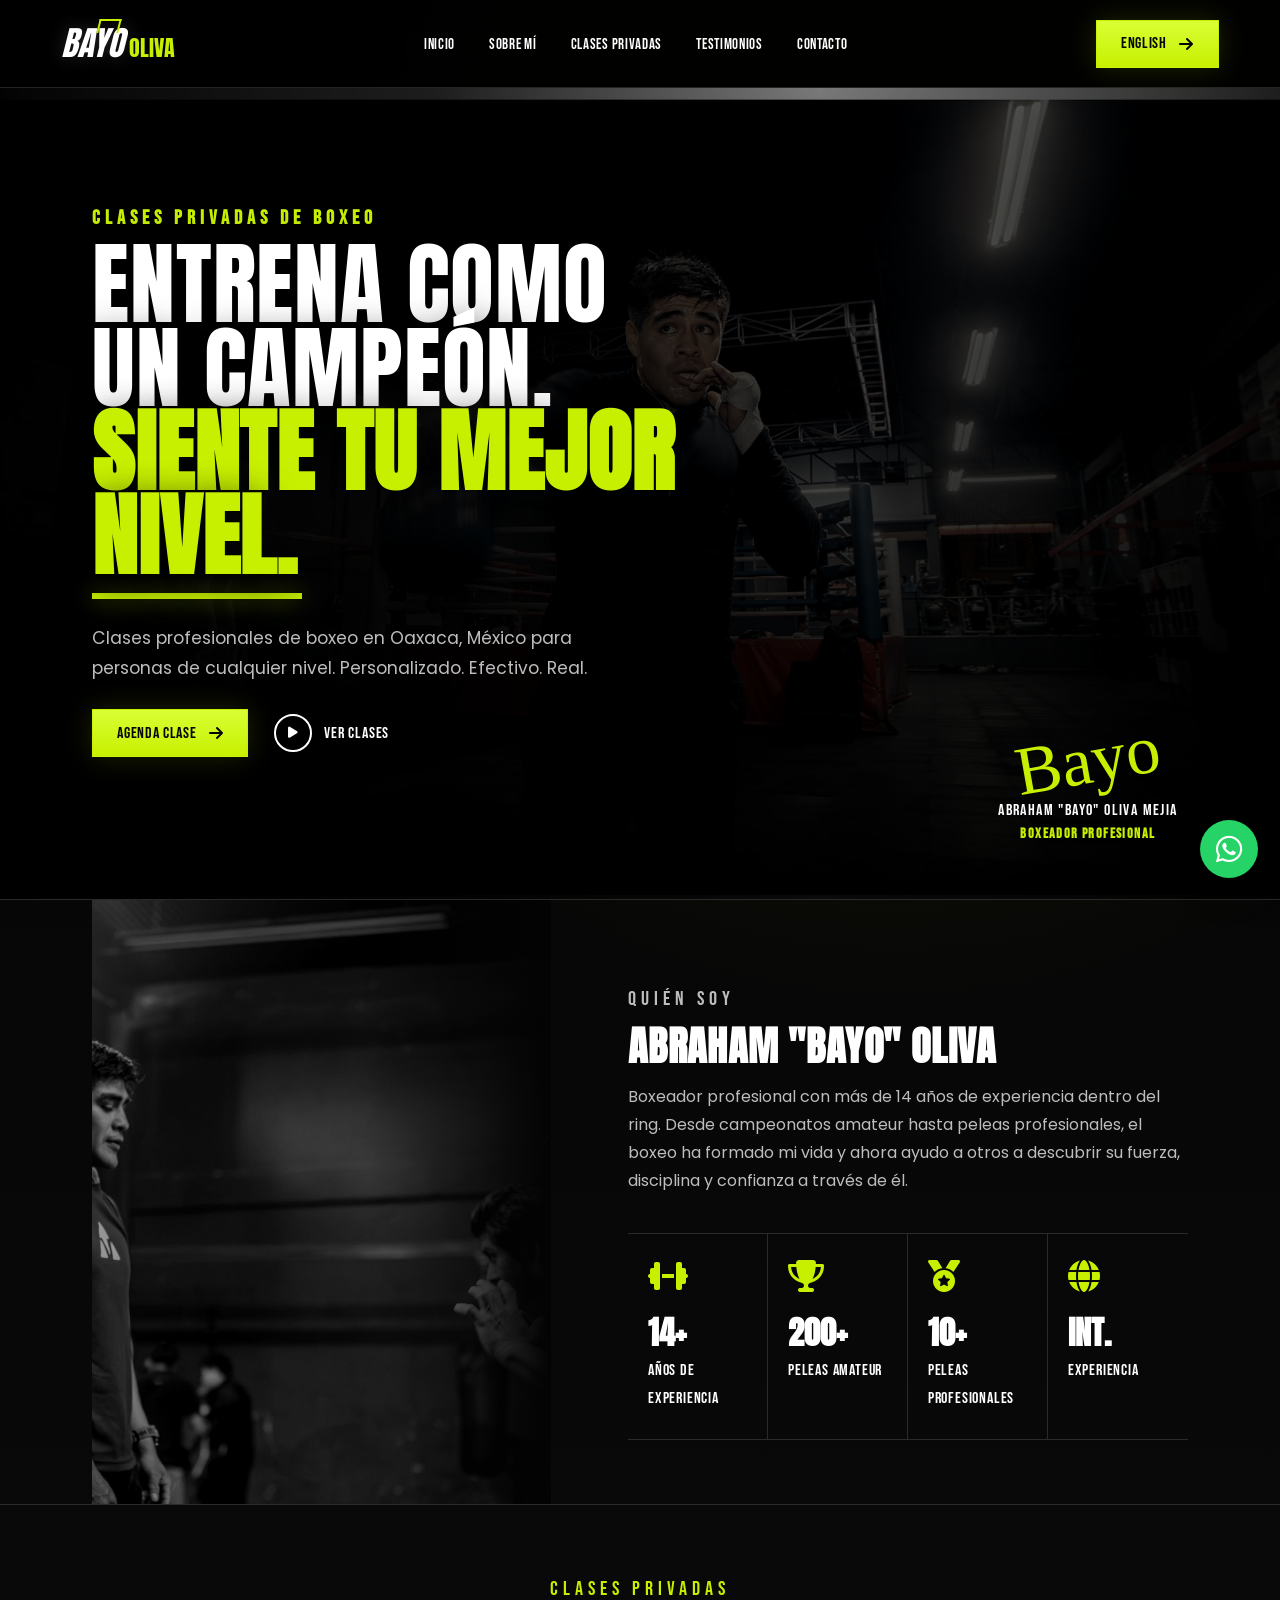
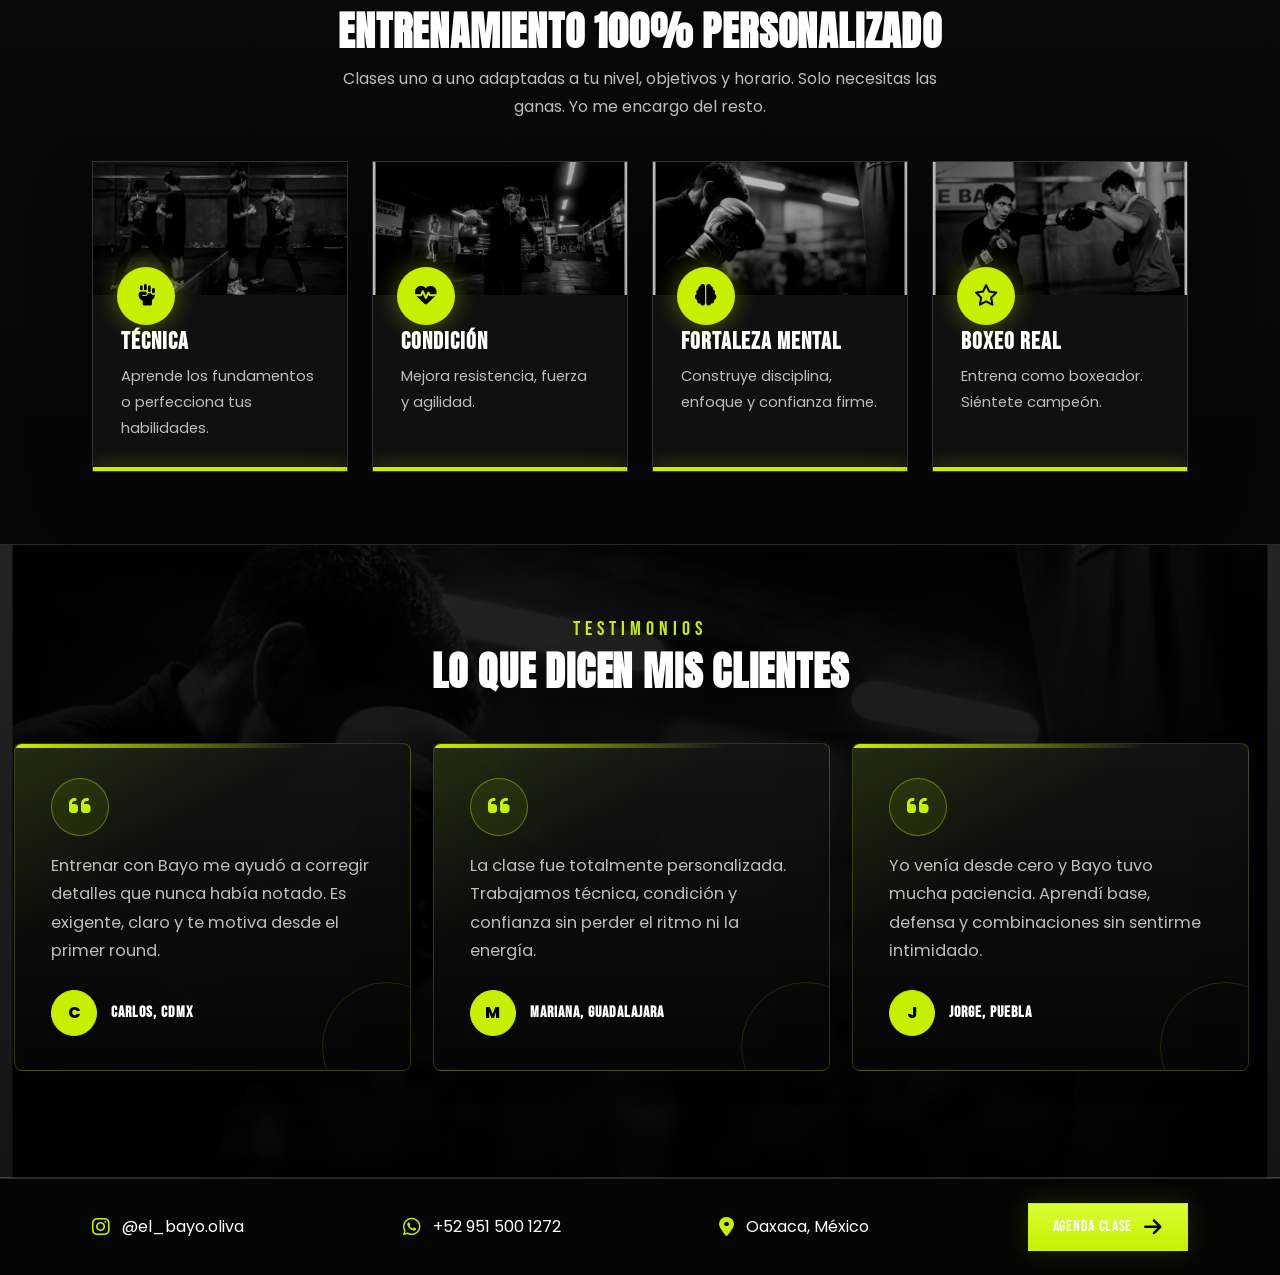
==== commit 2d737676: "mejora del titulo" ====
--- a/index.html
+++ b/index.html
@@ -5,7 +5,7 @@
     <meta charset="UTF-8">
     <meta name="viewport" content="width=device-width, initial-scale=1.0">
 
-    <title>Bayo Oliva | Entrenador Privado de Boxeo</title>
+    <title>Clases Privadas de Boxeo | Bayo Oliva</title>
 
     <meta
         name="description"
@@ -86,13 +86,13 @@
 
             <div class="hero-content">
 
-                <p class="eyebrow">Boxeo Privado</p>
-
-                <h1>
+                <h1 class="eyebrow">Clases Privadas de Boxeo</h1>
+
+                <p class="hero-title">
                     Entrena Como
                     <span>Un Campeón.</span>
                     <strong>Siente Tu Mejor Nivel.</strong>
-                </h1>
+                </p>
 
                 <p class="description">
                     Clases profesionales de boxeo en Oaxaca, México para personas de cualquier nivel.
--- a/css/style.css
+++ b/css/style.css
@@ -227,7 +227,7 @@
     text-transform:uppercase;
 }
 
-.hero h1,
+.hero-title,
 section h2{
     font-family:'Anton',sans-serif;
     line-height:.94;
@@ -235,23 +235,23 @@
     text-transform:uppercase;
 }
 
-.hero h1{
+.hero-title{
     font-size:clamp(3.8rem, 7vw, 7.2rem);
     max-width:690px;
     text-shadow:0 8px 35px rgba(0,0,0,.85);
 }
 
-.hero h1 span,
-.hero h1 strong{
+.hero-title span,
+.hero-title strong{
     display:block;
 }
 
-.hero h1 strong{
+.hero-title strong{
     position:relative;
     color:var(--primary);
 }
 
-.hero h1 strong::after{
+.hero-title strong::after{
     content:"";
     display:block;
     width:210px;
@@ -802,13 +802,13 @@
         letter-spacing:4px;
     }
 
-    .hero h1{
+    .hero-title{
         font-size:clamp(4.05rem, 15.8vw, 5.25rem);
         max-width:680px;
         line-height:.98;
     }
 
-    .hero h1 strong::after{
+    .hero-title strong::after{
         width:280px;
         height:7px;
         margin-top:18px;
@@ -1087,7 +1087,7 @@
         padding-right:5%;
     }
 
-    .hero h1{
+    .hero-title{
         font-size:clamp(3.18rem, 15.4vw, 4.15rem);
     }
 
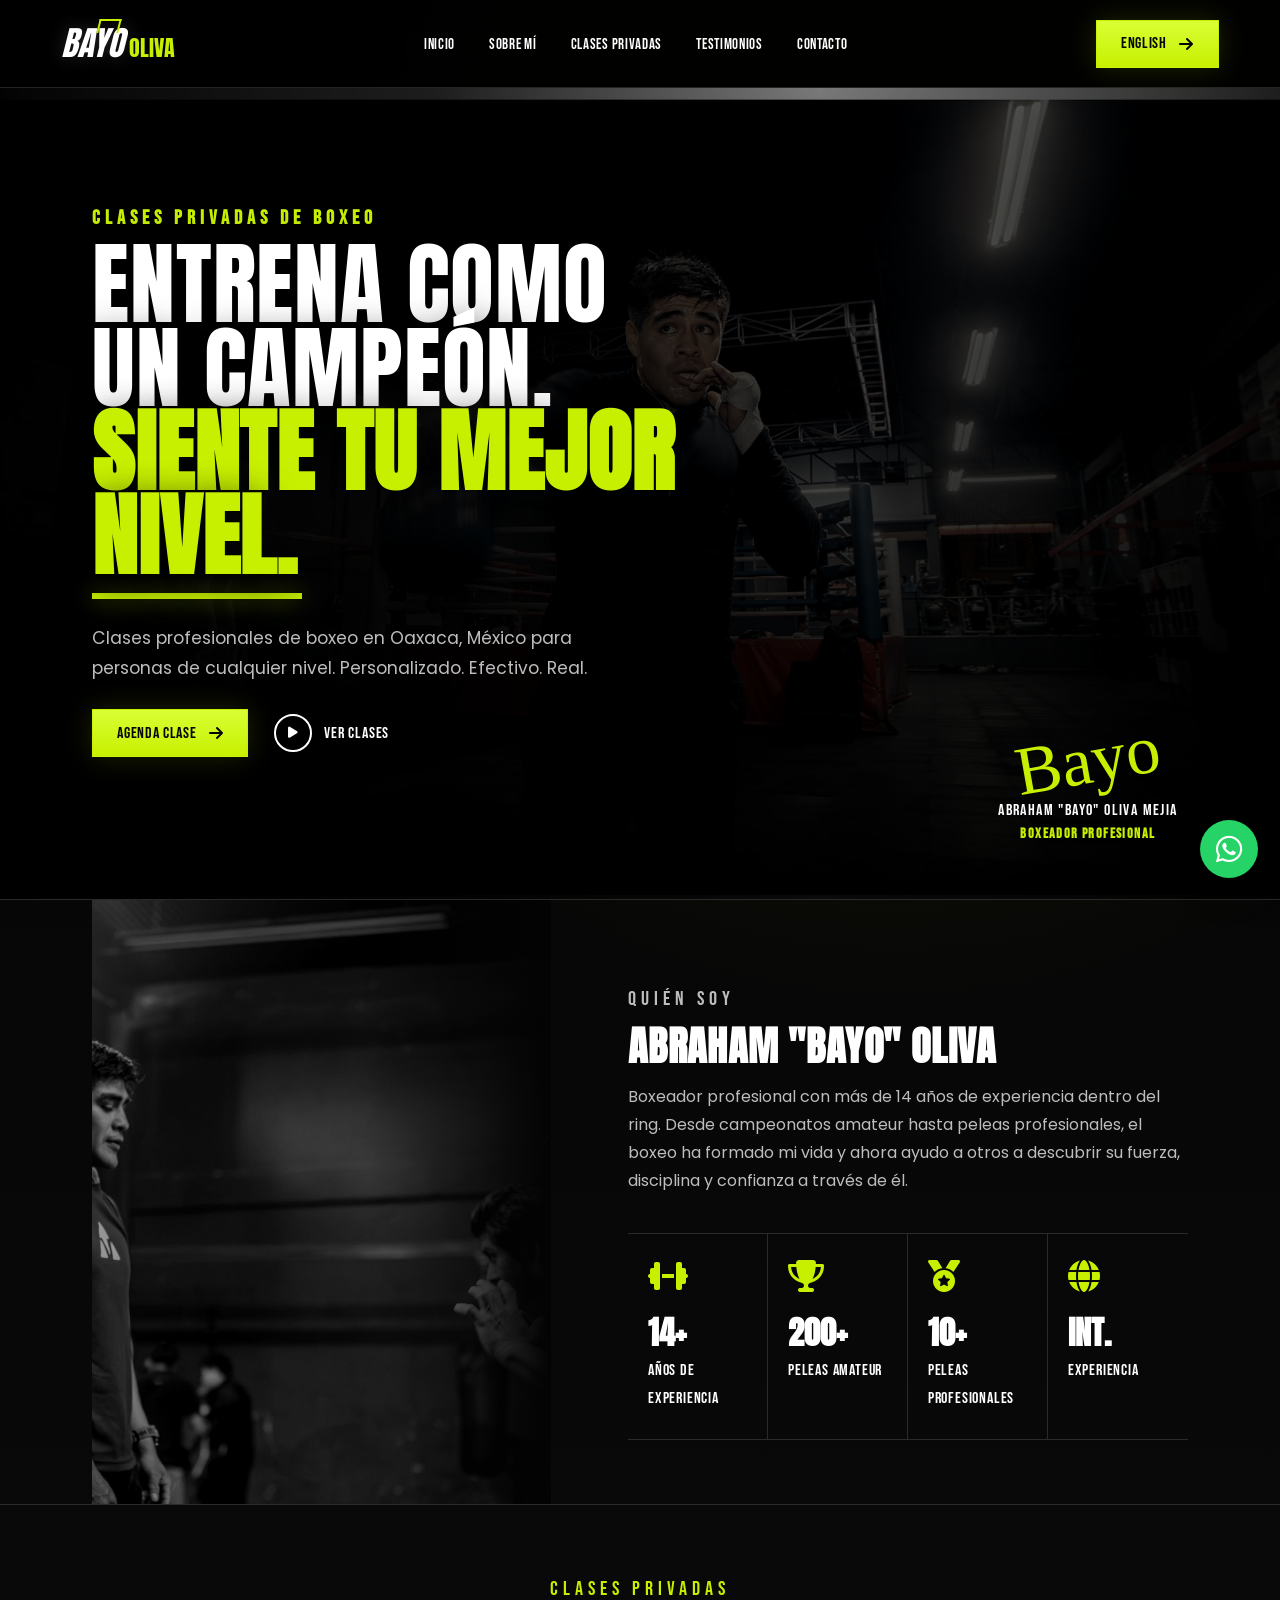
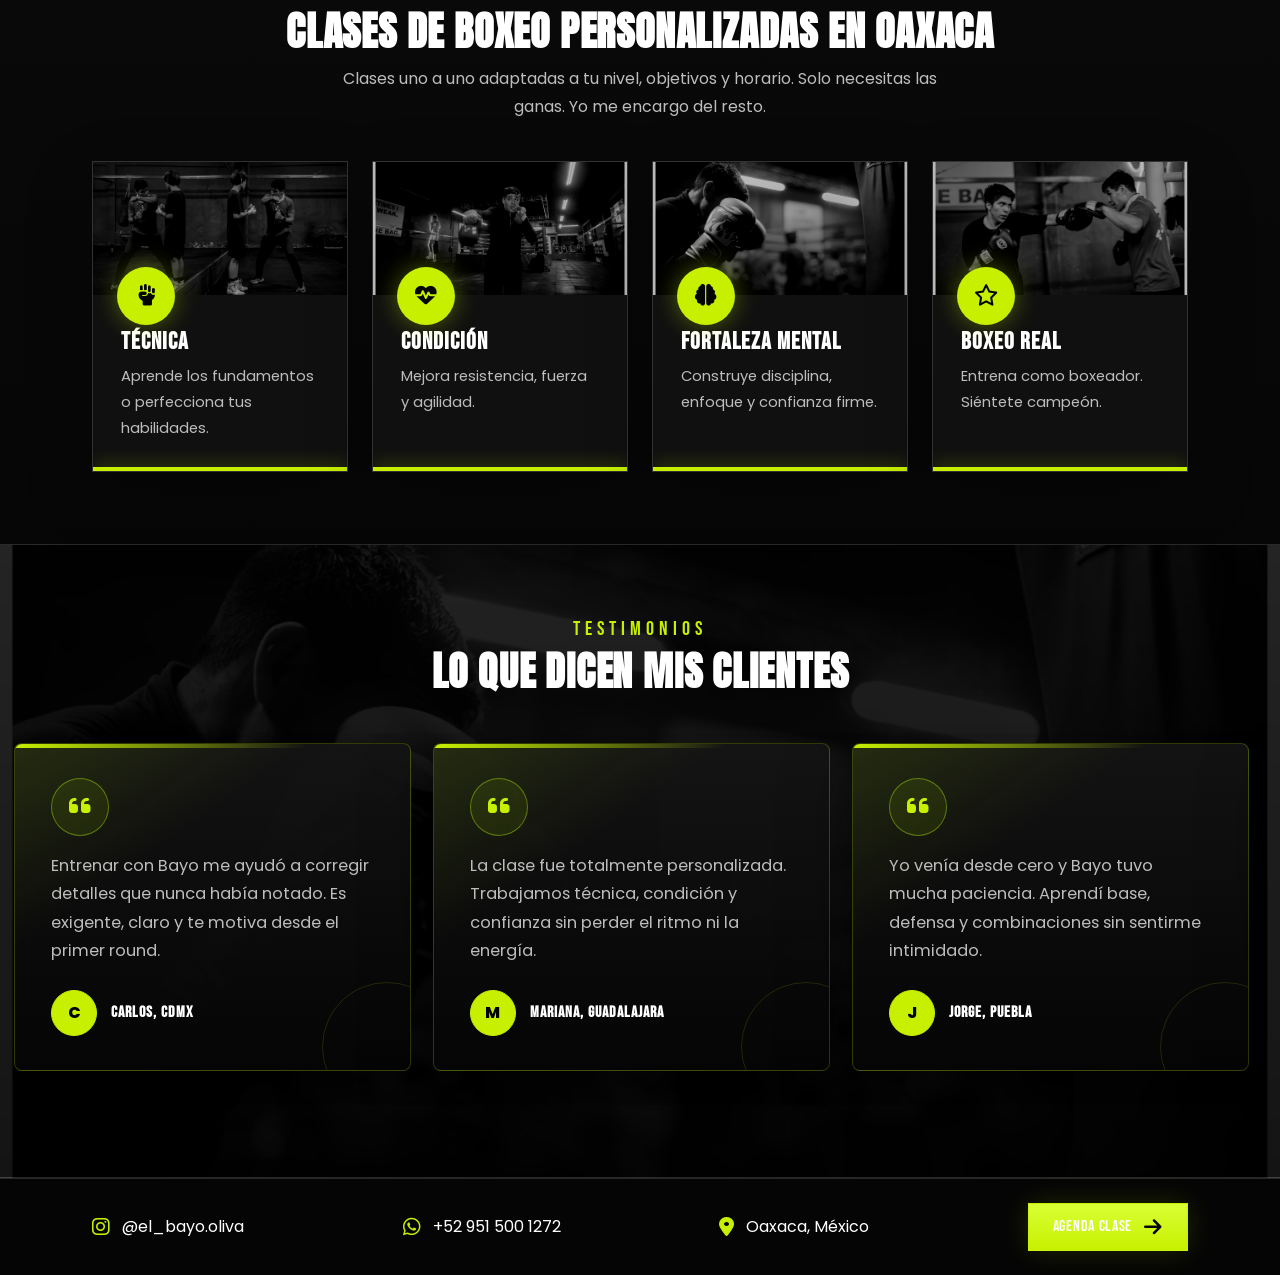
==== commit efaf37e6: "ajustes minimos de estructura" ====
--- a/index.html
+++ b/index.html
@@ -19,7 +19,7 @@
 
     <meta property="og:type" content="website">
     <meta property="og:locale" content="es_MX">
-    <meta property="og:title" content="Bayo Oliva | Entrenador Privado de Boxeo">
+    <meta property="og:title" content="Clases Privadas de Boxeo | Bayo Oliva">
     <meta
         property="og:description"
         content="Clases privadas de boxeo en Oaxaca, México con Bayo Oliva. Entrenamiento personalizado para técnica, condición, mentalidad y boxeo real."
@@ -28,12 +28,53 @@
     <meta property="og:image" content="https://www.bayocoach.com/assets/hero/hero.jpg">
 
     <meta name="twitter:card" content="summary_large_image">
-    <meta name="twitter:title" content="Bayo Oliva | Entrenador Privado de Boxeo">
+    <meta name="twitter:title" content="Clases Privadas de Boxeo | Bayo Oliva">
     <meta
         name="twitter:description"
         content="Clases privadas de boxeo en Oaxaca, México con Bayo Oliva. Entrenamiento personalizado para técnica, condición, mentalidad y boxeo real."
     >
     <meta name="twitter:image" content="https://www.bayocoach.com/assets/hero/hero.jpg">
+
+    <script type="application/ld+json">
+    {
+        "@context": "https://schema.org",
+        "@type": "SportsActivityLocation",
+        "name": "Bayo Oliva",
+        "url": "https://www.bayocoach.com/",
+        "image": "https://www.bayocoach.com/assets/hero/hero.jpg",
+        "telephone": "+529515001272",
+        "address": {
+            "@type": "PostalAddress",
+            "addressLocality": "Oaxaca",
+            "addressCountry": "MX"
+        },
+        "areaServed": {
+            "@type": "Place",
+            "name": "Oaxaca, México"
+        },
+        "sameAs": [
+            "https://www.instagram.com/el_bayo.oliva"
+        ],
+        "contactPoint": {
+            "@type": "ContactPoint",
+            "telephone": "+529515001272",
+            "contactType": "Reservas por WhatsApp",
+            "url": "https://wa.me/529515001272"
+        },
+        "makesOffer": {
+            "@type": "Offer",
+            "itemOffered": {
+                "@type": "Service",
+                "name": "Clases privadas de boxeo",
+                "areaServed": "Oaxaca, México"
+            }
+        }
+    }
+    </script>
+
+    <link rel="preconnect" href="https://fonts.googleapis.com">
+    <link rel="preconnect" href="https://fonts.gstatic.com" crossorigin>
+    <link rel="preconnect" href="https://cdnjs.cloudflare.com">
 
     <link href="https://fonts.googleapis.com/css2?family=Anton&family=Bebas+Neue&family=Poppins:wght@300;400;500;600;700;800&display=swap" rel="stylesheet">
 
@@ -81,7 +122,7 @@
         <section id="home" class="hero">
 
             <div class="hero-media" aria-hidden="true">
-                <img src="assets/hero/hero.jpg" alt="">
+                <img src="assets/hero/hero.jpg" alt="" fetchpriority="high">
             </div>
 
             <div class="hero-content">
@@ -188,7 +229,7 @@
         <section id="classes" class="classes">
 
             <p class="eyebrow">Clases Privadas</p>
-            <h2>Entrenamiento 100% Personalizado</h2>
+            <h2>Clases de Boxeo Personalizadas en Oaxaca</h2>
             <p class="section-copy">
                 Clases uno a uno adaptadas a tu nivel, objetivos y horario.
                 Solo necesitas las ganas. Yo me encargo del resto.
